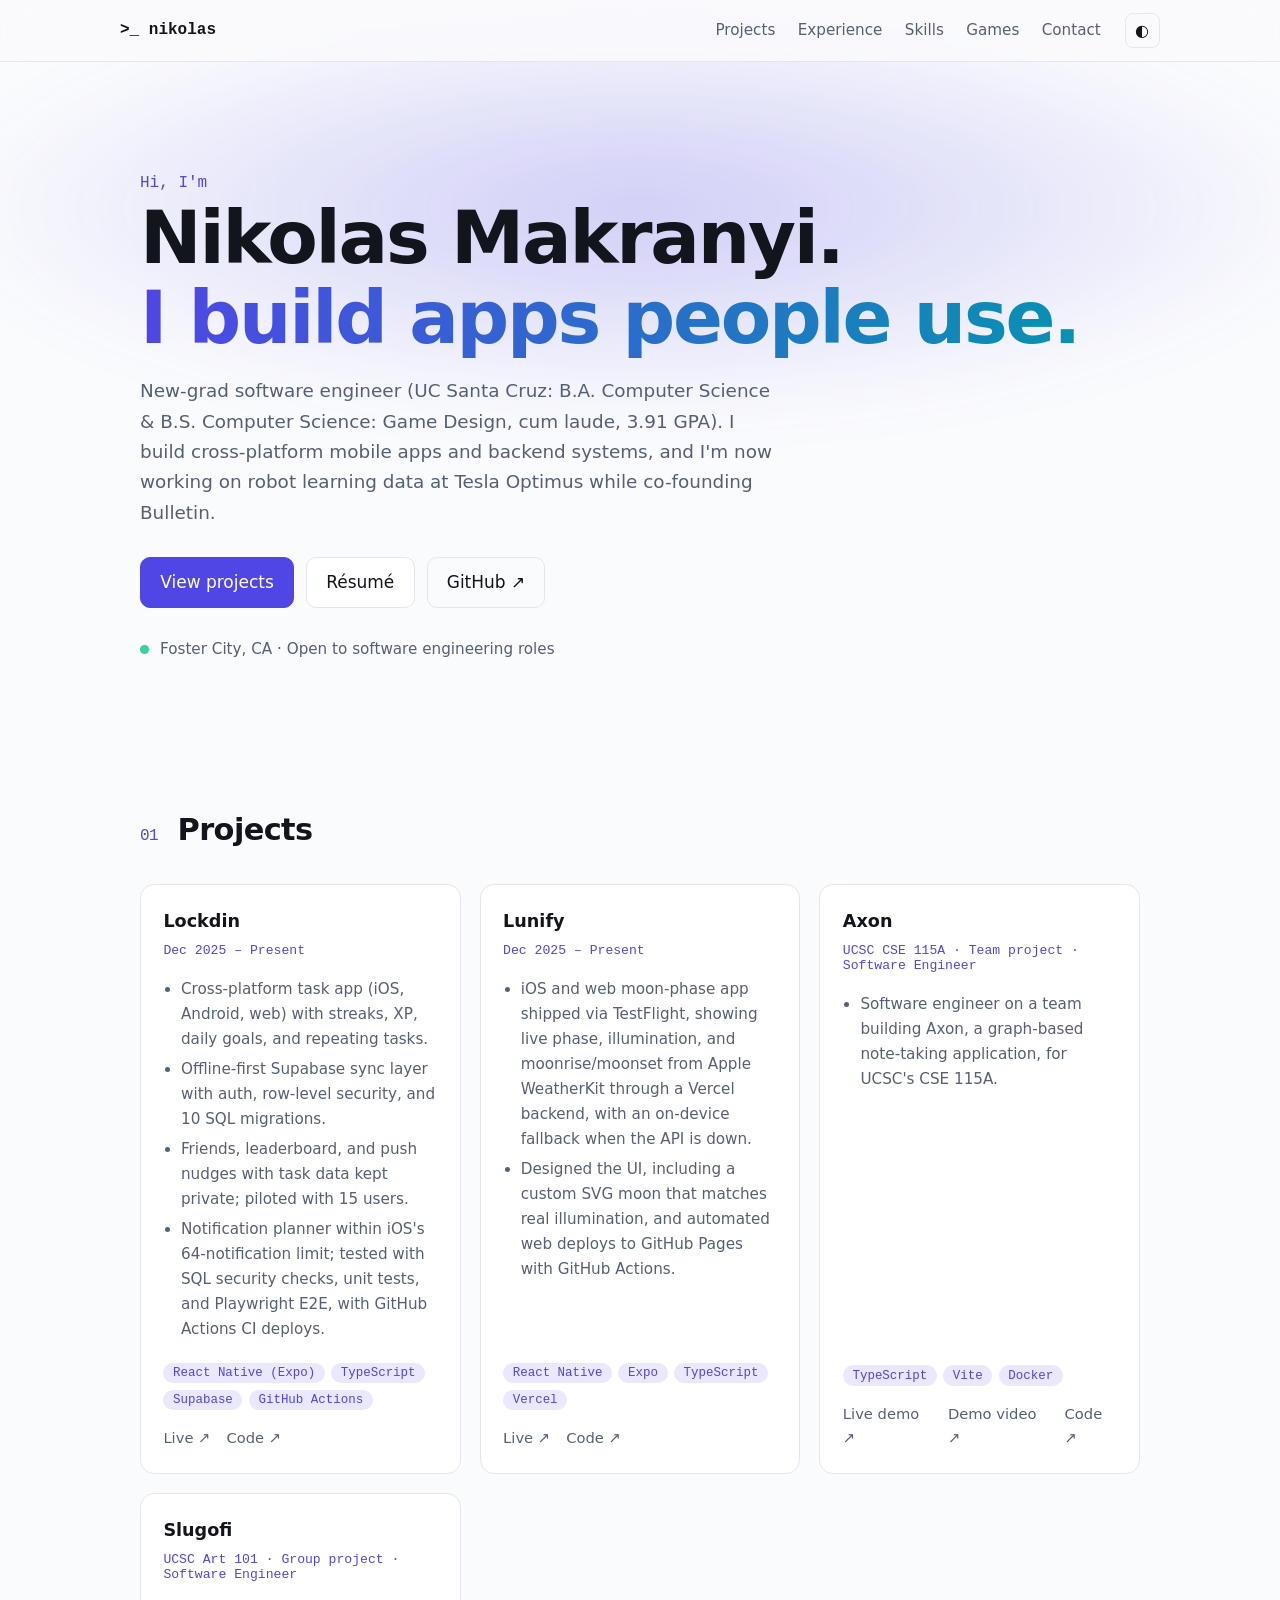
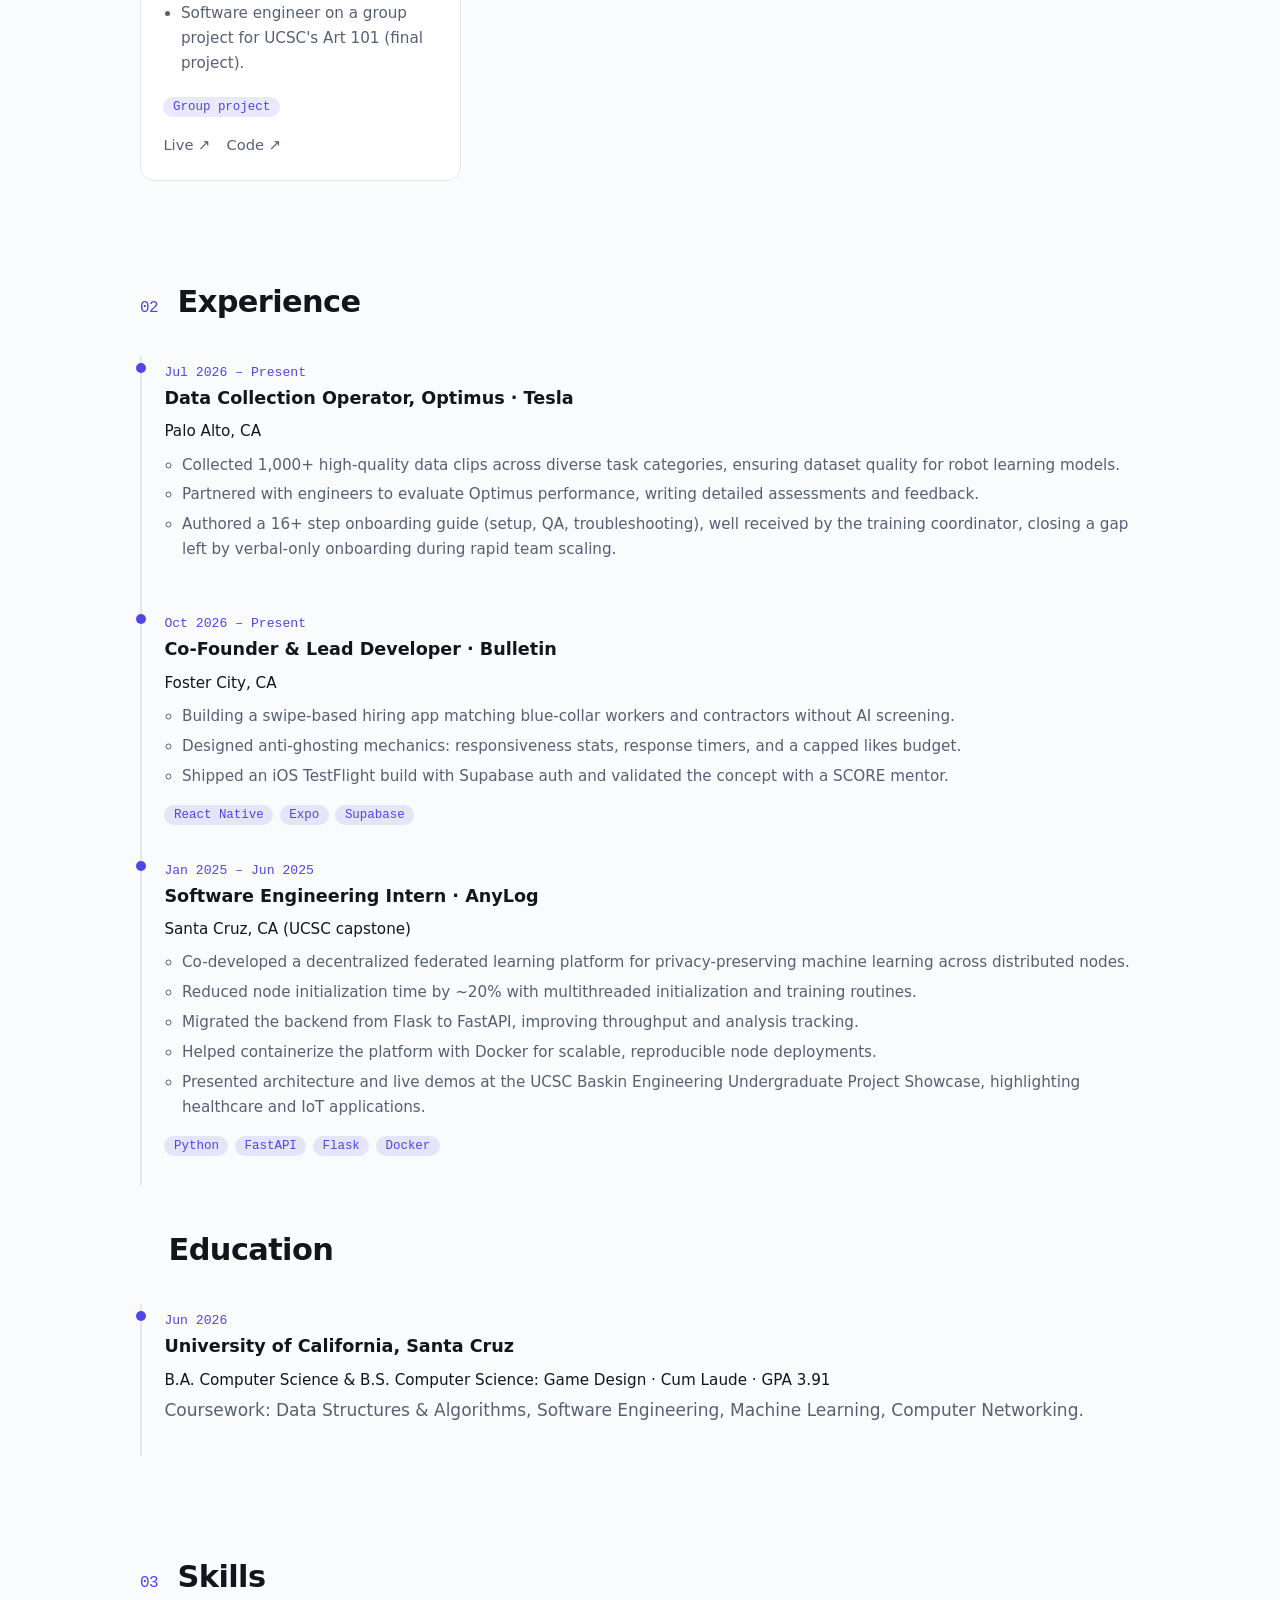
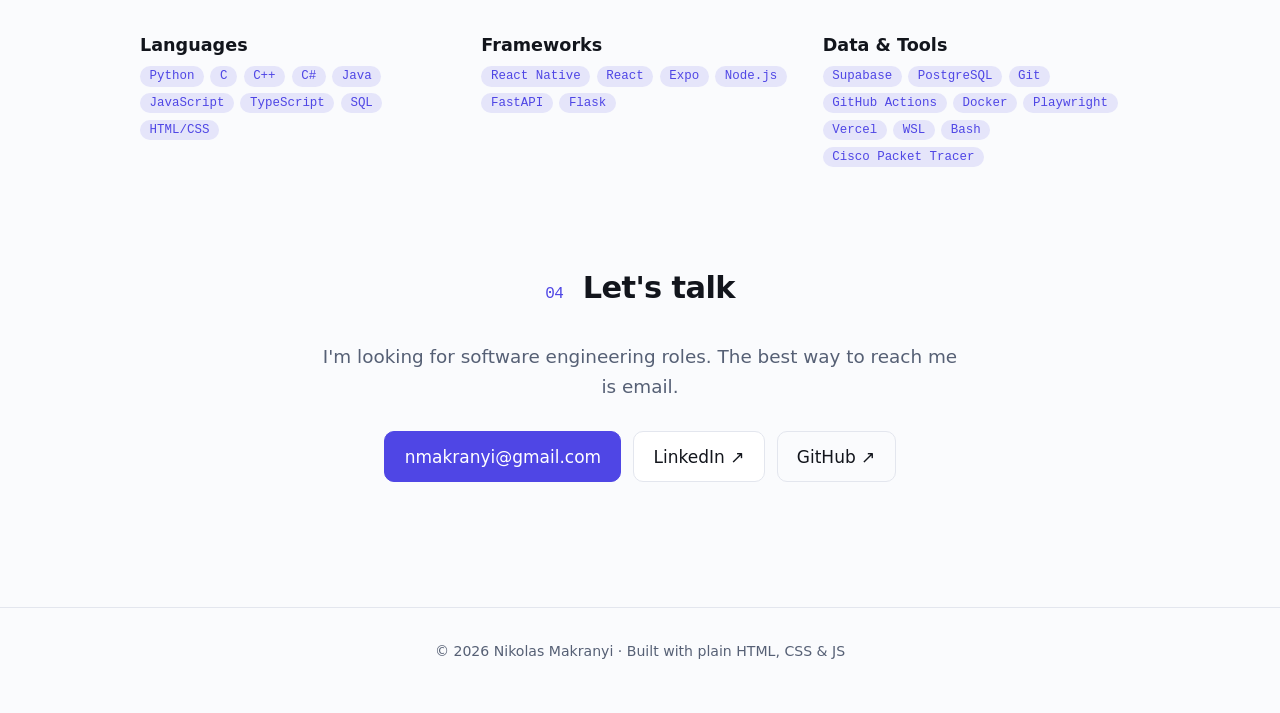
==== index.html @ a31159f9 "Specify software engineer role on Axon and Slugofi Co-Authored-By: Claude Sonnet 5.5 <noreply@anthro" ====
<!DOCTYPE html>
<html lang="en">
<head>
  <meta charset="utf-8">
  <meta name="viewport" content="width=device-width, initial-scale=1">
  <title>Nikolas Makranyi — Software Engineer</title>
  <meta name="description" content="Portfolio of Nikolas Makranyi, a new-grad software engineer building cross-platform apps and backend systems.">
  <meta property="og:title" content="Nikolas Makranyi — Software Engineer">
  <meta property="og:description" content="New-grad software engineer: projects, experience, and contact.">
  <meta name="theme-color" content="#0b0d12">
  <link rel="icon" href="data:image/svg+xml,<svg xmlns='http://www.w3.org/2000/svg' viewBox='0 0 100 100'><rect width='100' height='100' rx='22' fill='%236366f1'/><text x='50' y='68' font-size='56' text-anchor='middle' fill='white' font-family='monospace'>&gt;_</text></svg>">
  <link rel="stylesheet" href="assets/style.css">
</head>
<body>
  <a class="skip" href="#main">Skip to content</a>

  <header class="nav">
    <a class="logo" href="#top" aria-label="Home">&gt;_ nikolas</a>
    <nav aria-label="Primary">
      <a href="#projects">Projects</a>
      <a href="#experience">Experience</a>
      <a href="#skills">Skills</a>
      <a href="games.html">Games</a>
      <a href="#contact">Contact</a>
    </nav>
    <button id="theme" class="icon-btn" aria-label="Toggle theme">◐</button>
  </header>

  <main id="main">
    <section class="hero" id="top">
      <p class="eyebrow reveal">Hi, I'm</p>
      <h1 class="reveal">Nikolas Makranyi.<br><span class="grad">I build apps people use.</span></h1>
      <p class="lead reveal">
        New-grad software engineer (UC Santa Cruz: B.A. Computer Science &amp; B.S. Computer Science: Game Design, cum laude, 3.91 GPA).
        I build cross-platform mobile apps and backend systems, and I'm now working on robot learning data at Tesla Optimus
        while co-founding Bulletin.
      </p>
      <div class="cta reveal">
        <a class="btn primary" href="#projects">View projects</a>
        <a class="btn" href="assets/resume.pdf">Résumé</a>
        <a class="btn ghost" href="https://github.com/nmakranyi5" rel="noopener">GitHub ↗</a>
      </div>
      <p class="status reveal"><span class="dot"></span> Foster City, CA · Open to software engineering roles</p>
    </section>

    <section id="projects">
      <h2><span class="num">01</span> Projects</h2>
      <div class="grid">
        <article class="card reveal">
          <h3>Lockdin</h3><span class="when">Dec 2025 – Present</span>
          <ul class="bul"><li>Cross-platform task app (iOS, Android, web) with streaks, XP, daily goals, and repeating tasks.</li><li>Offline-first Supabase sync layer with auth, row-level security, and 10 SQL migrations.</li><li>Friends, leaderboard, and push nudges with task data kept private; piloted with 15 users.</li><li>Notification planner within iOS's 64-notification limit; tested with SQL security checks, unit tests, and Playwright E2E, with GitHub Actions CI deploys.</li></ul>
          <ul class="tags"><li>React Native (Expo)</li><li>TypeScript</li><li>Supabase</li><li>GitHub Actions</li></ul>
          <div class="links"><a href="https://nmakranyi5.github.io/LockdIn/" rel="noopener">Live ↗</a><a href="https://github.com/nmakranyi5/LockdIn" rel="noopener">Code ↗</a></div>
        </article>
        <article class="card reveal">
          <h3>Lunify</h3><span class="when">Dec 2025 – Present</span>
          <ul class="bul"><li>iOS and web moon-phase app shipped via TestFlight, showing live phase, illumination, and moonrise/moonset from Apple WeatherKit through a Vercel backend, with an on-device fallback when the API is down.</li><li>Designed the UI, including a custom SVG moon that matches real illumination, and automated web deploys to GitHub Pages with GitHub Actions.</li></ul>
          <ul class="tags"><li>React Native</li><li>Expo</li><li>TypeScript</li><li>Vercel</li></ul>
          <div class="links"><a href="https://nmakranyi5.github.io/Lunify/" rel="noopener">Live ↗</a><a href="https://github.com/nmakranyi5/Lunify" rel="noopener">Code ↗</a></div>
        </article>
<article class="card reveal">
          <h3>Axon</h3><span class="when">UCSC CSE 115A · Team project · Software Engineer</span>
          <ul class="bul"><li>Software engineer on a team building Axon, a graph-based note-taking application, for UCSC's CSE 115A.</li></ul>
          <ul class="tags"><li>TypeScript</li><li>Vite</li><li>Docker</li></ul>
          <div class="links"><a href="https://axon.thinkfluence.rs" rel="noopener">Live demo ↗</a><a href="https://youtu.be/JdRwhOcxzvc" rel="noopener">Demo video ↗</a><a href="https://github.com/Axon-115A/axon" rel="noopener">Code ↗</a></div>
        </article>
        <article class="card reveal">
          <h3>Slugofi</h3><span class="when">UCSC Art 101 · Group project · Software Engineer</span>
          <ul class="bul"><li>Software engineer on a group project for UCSC's Art 101 (final project).</li></ul>
          <ul class="tags"><li>Group project</li></ul>
          <div class="links"><a href="https://cypressberry.github.io/teamproject/" rel="noopener">Live ↗</a><a href="https://github.com/cypressberry/teamproject" rel="noopener">Code ↗</a></div>
        </article>
      </div>
    </section>

    <section id="experience">
      <h2><span class="num">02</span> Experience</h2>
      <ol class="timeline">
        <li class="reveal">
          <span class="when">Jul 2026 – Present</span>
          <h3>Data Collection Operator, Optimus · Tesla</h3><p class="sub">Palo Alto, CA</p>
          <ul class="bul"><li>Collected 1,000+ high-quality data clips across diverse task categories, ensuring dataset quality for robot learning models.</li><li>Partnered with engineers to evaluate Optimus performance, writing detailed assessments and feedback.</li><li>Authored a 16+ step onboarding guide (setup, QA, troubleshooting), well received by the training coordinator, closing a gap left by verbal-only onboarding during rapid team scaling.</li></ul>
        </li>
        <li class="reveal">
          <span class="when">Oct 2026 – Present</span>
          <h3>Co-Founder &amp; Lead Developer · Bulletin</h3><p class="sub">Foster City, CA</p>
          <ul class="bul"><li>Building a swipe-based hiring app matching blue-collar workers and contractors without AI screening.</li><li>Designed anti-ghosting mechanics: responsiveness stats, response timers, and a capped likes budget.</li><li>Shipped an iOS TestFlight build with Supabase auth and validated the concept with a SCORE mentor.</li></ul><ul class="tags"><li>React Native</li><li>Expo</li><li>Supabase</li></ul>
        </li>
        <li class="reveal">
          <span class="when">Jan 2025 – Jun 2025</span>
          <h3>Software Engineering Intern · AnyLog</h3><p class="sub">Santa Cruz, CA (UCSC capstone)</p>
          <ul class="bul"><li>Co-developed a decentralized federated learning platform for privacy-preserving machine learning across distributed nodes.</li><li>Reduced node initialization time by ~20% with multithreaded initialization and training routines.</li><li>Migrated the backend from Flask to FastAPI, improving throughput and analysis tracking.</li><li>Helped containerize the platform with Docker for scalable, reproducible node deployments.</li><li>Presented architecture and live demos at the UCSC Baskin Engineering Undergraduate Project Showcase, highlighting healthcare and IoT applications.</li></ul><ul class="tags"><li>Python</li><li>FastAPI</li><li>Flask</li><li>Docker</li></ul>
        </li>
      </ol>
      <h2 class="sub-h"><span class="num">&nbsp;</span> Education</h2>
      <ol class="timeline">
        <li class="reveal">
          <span class="when">Jun 2026</span>
          <h3>University of California, Santa Cruz</h3>
          <p class="sub">B.A. Computer Science &amp; B.S. Computer Science: Game Design · Cum Laude · GPA 3.91</p>
          <p>Coursework: Data Structures &amp; Algorithms, Software Engineering, Machine Learning, Computer Networking.</p>
        </li>
      </ol>
    </section>

    <section id="skills">
      <h2><span class="num">03</span> Skills</h2>
      <div class="skills">
        <div class="reveal"><h3>Languages</h3><ul class="tags"><li>Python</li><li>C</li><li>C++</li><li>C#</li><li>Java</li><li>JavaScript</li><li>TypeScript</li><li>SQL</li><li>HTML/CSS</li></ul></div>
        <div class="reveal"><h3>Frameworks</h3><ul class="tags"><li>React Native</li><li>React</li><li>Expo</li><li>Node.js</li><li>FastAPI</li><li>Flask</li></ul></div>
        <div class="reveal"><h3>Data &amp; Tools</h3><ul class="tags"><li>Supabase</li><li>PostgreSQL</li><li>Git</li><li>GitHub Actions</li><li>Docker</li><li>Playwright</li><li>Vercel</li><li>WSL</li><li>Bash</li><li>Cisco Packet Tracer</li></ul></div>
      </div>
    </section>

    <section id="contact" class="contact">
      <h2><span class="num">04</span> Let's talk</h2>
      <p class="lead">I'm looking for software engineering roles. The best way to reach me is email.</p>
      <div class="cta">
        <a class="btn primary" href="mailto:nmakranyi@gmail.com">nmakranyi@gmail.com</a>
        <a class="btn" href="https://www.linkedin.com/in/nikolas-makranyi-8102b2261/" rel="noopener">LinkedIn ↗</a>
        <a class="btn ghost" href="https://github.com/nmakranyi5" rel="noopener">GitHub ↗</a>
      </div>
    </section>
  </main>

  <footer>© <span id="year"></span> Nikolas Makranyi · Built with plain HTML, CSS &amp; JS</footer>
  <script src="assets/main.js"></script>
</body>
</html>
---- assets/style.css ----
:root{--bg:#0b0d12;--surface:#12151c;--border:#222735;--text:#e8eaf0;--muted:#9aa3b5;--accent:#818cf8;--accent2:#22d3ee;--max:1040px}
:root[data-theme="light"]{--bg:#fafbfd;--surface:#fff;--border:#e3e6ee;--text:#12151c;--muted:#566075;--accent:#4f46e5;--accent2:#0891b2}
@media (prefers-color-scheme:light){:root:not([data-theme="dark"]){--bg:#fafbfd;--surface:#fff;--border:#e3e6ee;--text:#12151c;--muted:#566075;--accent:#4f46e5;--accent2:#0891b2}}
*{box-sizing:border-box}html{scroll-behavior:smooth;scroll-padding-top:5rem}
body{margin:0;background:var(--bg);color:var(--text);font:17px/1.65 system-ui,-apple-system,"Segoe UI",Roboto,sans-serif;-webkit-font-smoothing:antialiased}
a{color:inherit}
.skip{position:absolute;left:-999px;top:0;background:var(--accent);color:#fff;padding:.5rem 1rem;z-index:100}.skip:focus{left:0}
:focus-visible{outline:2px solid var(--accent);outline-offset:3px;border-radius:4px}
.nav{position:sticky;top:0;z-index:10;display:flex;align-items:center;gap:1.5rem;padding:.8rem max(1rem,calc((100% - var(--max))/2));background:color-mix(in srgb,var(--bg) 80%,transparent);backdrop-filter:blur(12px);border-bottom:1px solid var(--border)}
.logo{font:600 1rem ui-monospace,SFMono-Regular,Menlo,monospace;text-decoration:none;margin-right:auto}
.nav nav{display:flex;gap:1.4rem}.nav nav a{color:var(--muted);text-decoration:none;font-size:.95rem}.nav nav a:hover{color:var(--text)}
.icon-btn{background:none;border:1px solid var(--border);color:var(--text);border-radius:8px;width:2.2rem;height:2.2rem;cursor:pointer;font-size:1rem}
main,footer{max-width:var(--max);margin:0 auto;padding:0 1.25rem}
section{padding:5rem 0 1rem}
.hero{padding-top:7rem;padding-bottom:3rem;position:relative}
.hero::before{content:"";position:absolute;inset:-4rem -20% auto;height:420px;background:radial-gradient(closest-side,color-mix(in srgb,var(--accent) 25%,transparent),transparent);z-index:-1;filter:blur(30px)}
.eyebrow{font:500 1rem ui-monospace,Menlo,monospace;color:var(--accent);margin:0}
h1{font-size:clamp(2.4rem,7vw,4.6rem);line-height:1.08;margin:.4rem 0 1.2rem;letter-spacing:-.03em}
.grad{background:linear-gradient(90deg,var(--accent),var(--accent2));-webkit-background-clip:text;background-clip:text;color:transparent}
.lead{color:var(--muted);font-size:1.15rem;max-width:40rem}
h2{font-size:1.9rem;letter-spacing:-.02em;margin:0 0 1.8rem}.num{font:500 1rem ui-monospace,Menlo,monospace;color:var(--accent);margin-right:.6rem}
h3{margin:0 0 .4rem;font-size:1.1rem}
.cta{display:flex;flex-wrap:wrap;gap:.75rem;margin:1.8rem 0}
.btn{display:inline-block;padding:.65rem 1.2rem;border-radius:10px;border:1px solid var(--border);background:var(--surface);text-decoration:none;font-weight:500;transition:transform .15s,border-color .15s}
.btn:hover{transform:translateY(-2px);border-color:var(--accent)}
.btn.primary{background:var(--accent);border-color:var(--accent);color:#fff}.btn.ghost{background:none}
.status{color:var(--muted);font-size:.95rem}.dot{display:inline-block;width:.55rem;height:.55rem;border-radius:50%;background:#34d399;margin-right:.4rem;box-shadow:0 0 0 0 #34d39988;animation:pulse 2s infinite}
@keyframes pulse{70%{box-shadow:0 0 0 8px #0000}100%{box-shadow:0 0 0 0 #0000}}
.grid{display:grid;grid-template-columns:repeat(auto-fit,minmax(285px,1fr));gap:1.2rem}
.card{background:var(--surface);border:1px solid var(--border);border-radius:14px;padding:1.4rem;display:flex;flex-direction:column;transition:transform .2s,border-color .2s}
.card:hover{transform:translateY(-4px);border-color:var(--accent)}
.card p{color:var(--muted);margin:.2rem 0 1rem;flex:1}
.tags{list-style:none;display:flex;flex-wrap:wrap;gap:.4rem;padding:0;margin:0}
.tags li{font:500 .78rem ui-monospace,Menlo,monospace;padding:.2rem .6rem;border-radius:999px;background:color-mix(in srgb,var(--accent) 12%,transparent);color:var(--accent)}
.links{display:flex;gap:1rem;margin-top:1rem;font-size:.92rem}.links a{color:var(--muted);text-decoration:none}.links a:hover{color:var(--accent)}
.timeline{list-style:none;margin:0;padding:0 0 0 1.4rem;border-left:2px solid var(--border)}
.timeline>li{position:relative;padding-bottom:1.8rem}.timeline>li::before{content:"";position:absolute;left:calc(-1.4rem - 6px);top:.45rem;width:10px;height:10px;border-radius:50%;background:var(--accent)}
.when{font:.82rem ui-monospace,Menlo,monospace;color:var(--accent)}.timeline p{color:var(--muted);margin:.2rem 0}
.skills{display:grid;grid-template-columns:repeat(auto-fit,minmax(240px,1fr));gap:1.5rem}
.contact{text-align:center;padding-bottom:3rem}.contact .lead{margin:0 auto}.contact .cta{justify-content:center}
footer{padding-top:2rem;padding-bottom:2.5rem;color:var(--muted);font-size:.88rem;border-top:1px solid var(--border);margin-top:3rem;text-align:center;max-width:none}
.reveal{opacity:0;transform:translateY(14px);transition:opacity .6s,transform .6s}.reveal.in{opacity:1;transform:none}
@media (max-width:600px){.nav nav{display:none}section{padding-top:3.5rem}.hero{padding-top:4.5rem}}
@media (prefers-reduced-motion:reduce){*{animation:none!important;transition:none!important;scroll-behavior:auto}.reveal{opacity:1;transform:none}}
.bul{margin:.5rem 0 1rem;padding-left:1.1rem;color:var(--muted);font-size:.95rem}.bul li{margin:.3rem 0}
.card .when{margin-bottom:.4rem}.card .bul{flex:1}
.sub{color:var(--text)!important;font-size:.95rem;margin:0 0 .2rem}
.timeline .tags{margin-top:.2rem}
.sub-h{margin-top:2.5rem}
.nav nav a[aria-current]{color:var(--text)}
.card.feat{border-color:var(--accent)}@media (min-width:900px){.card.feat{grid-column:1/-1}}
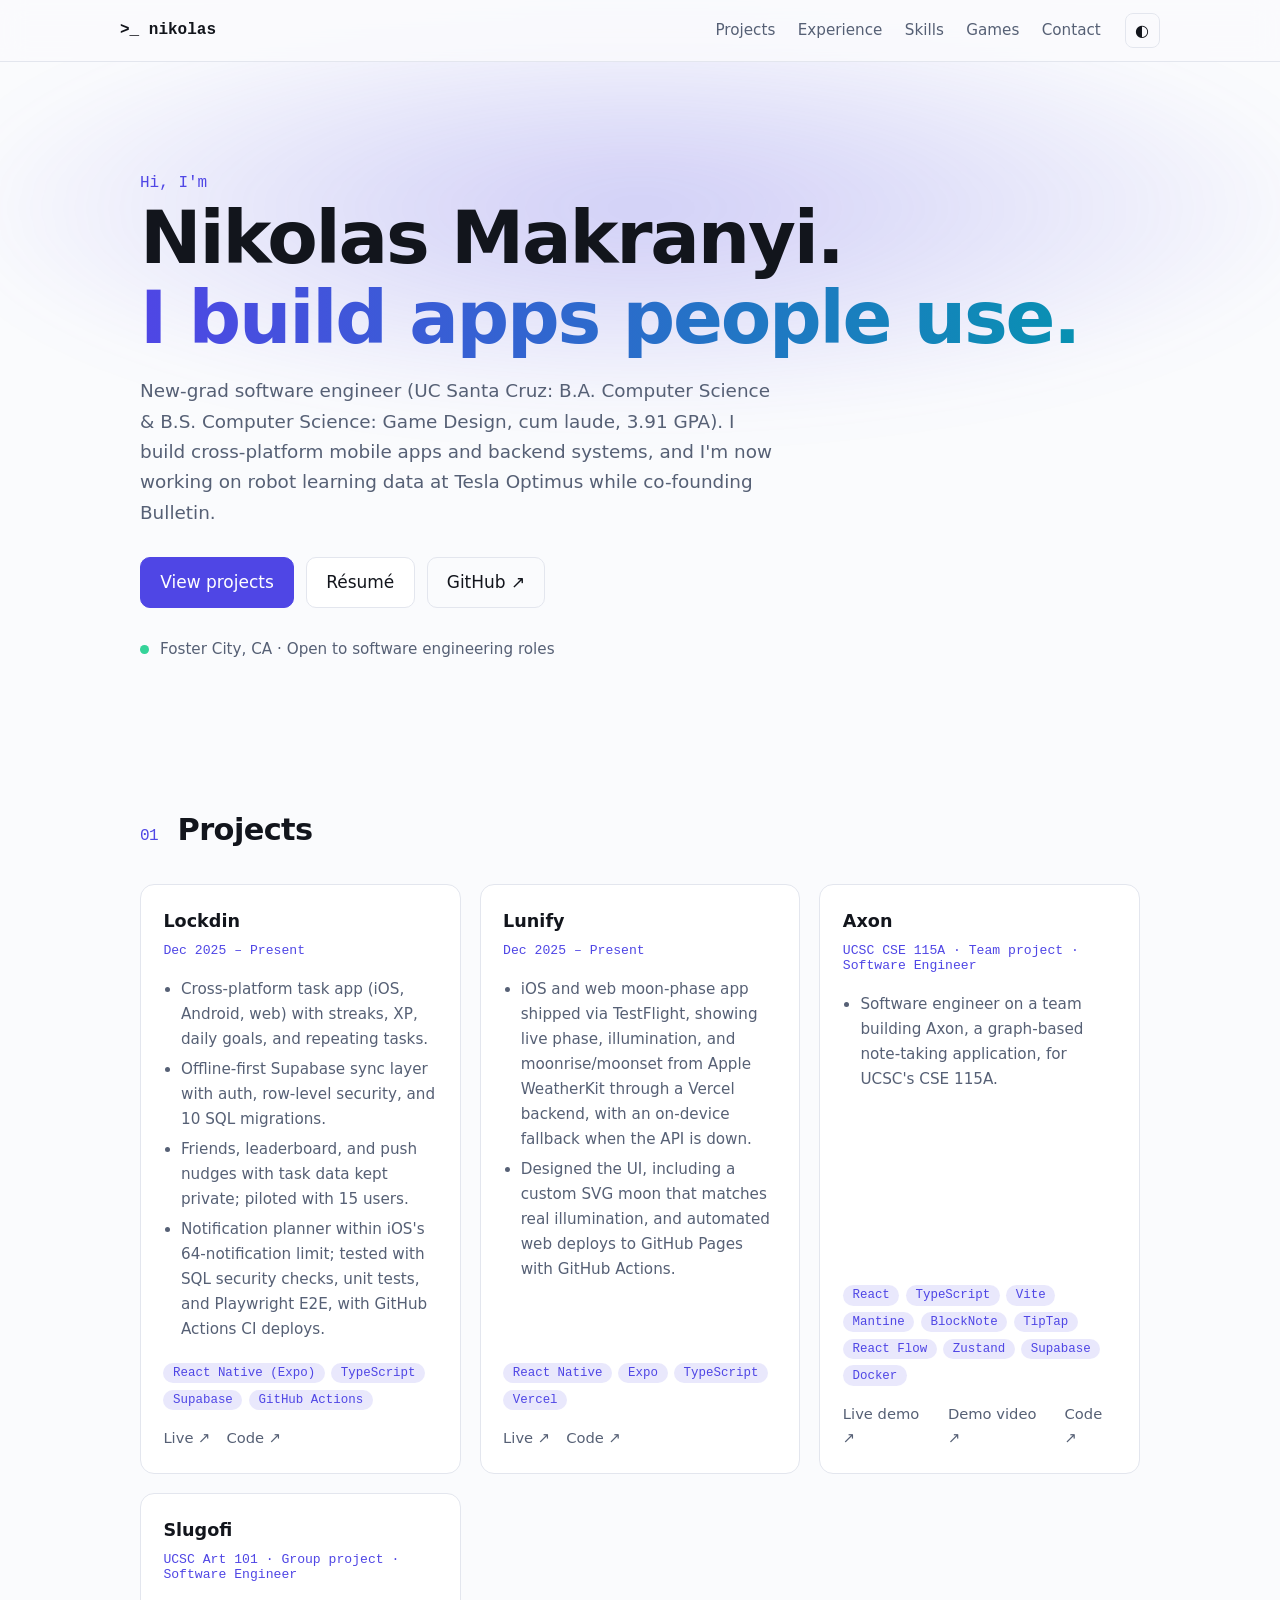
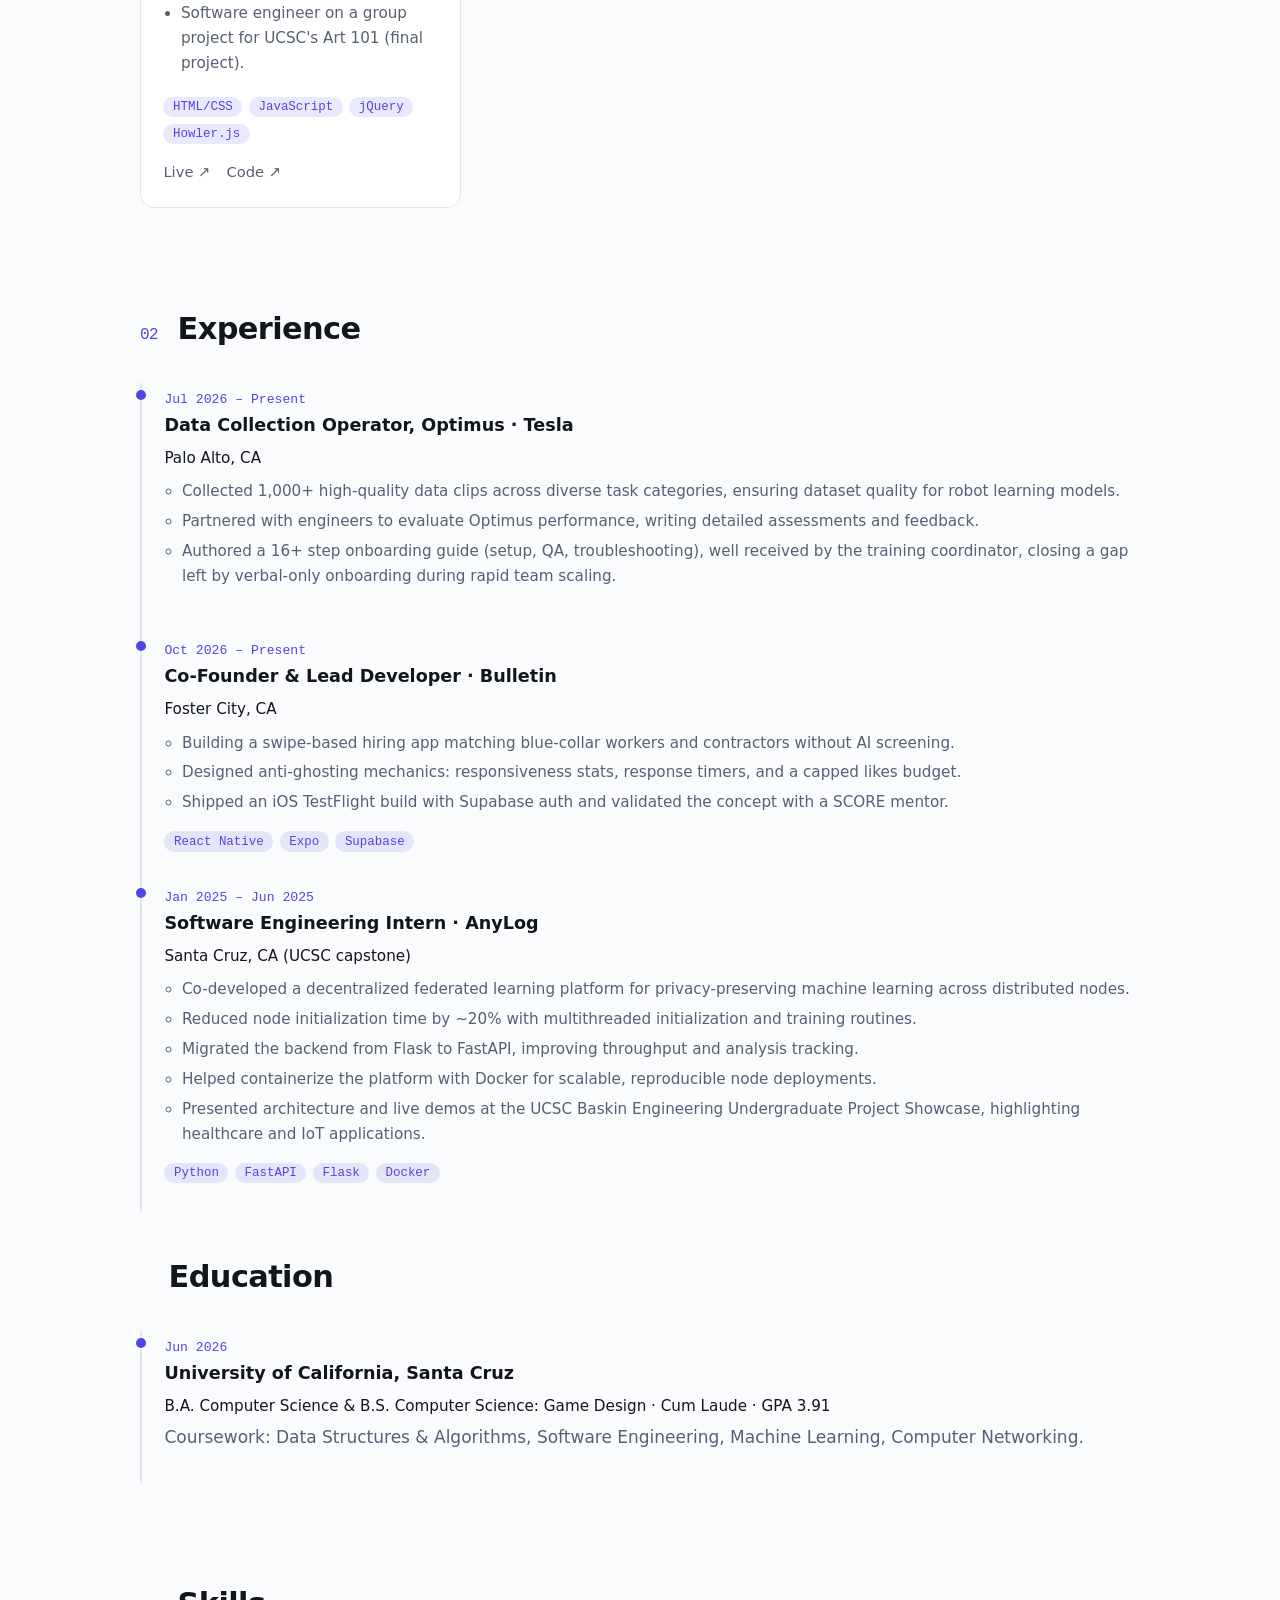
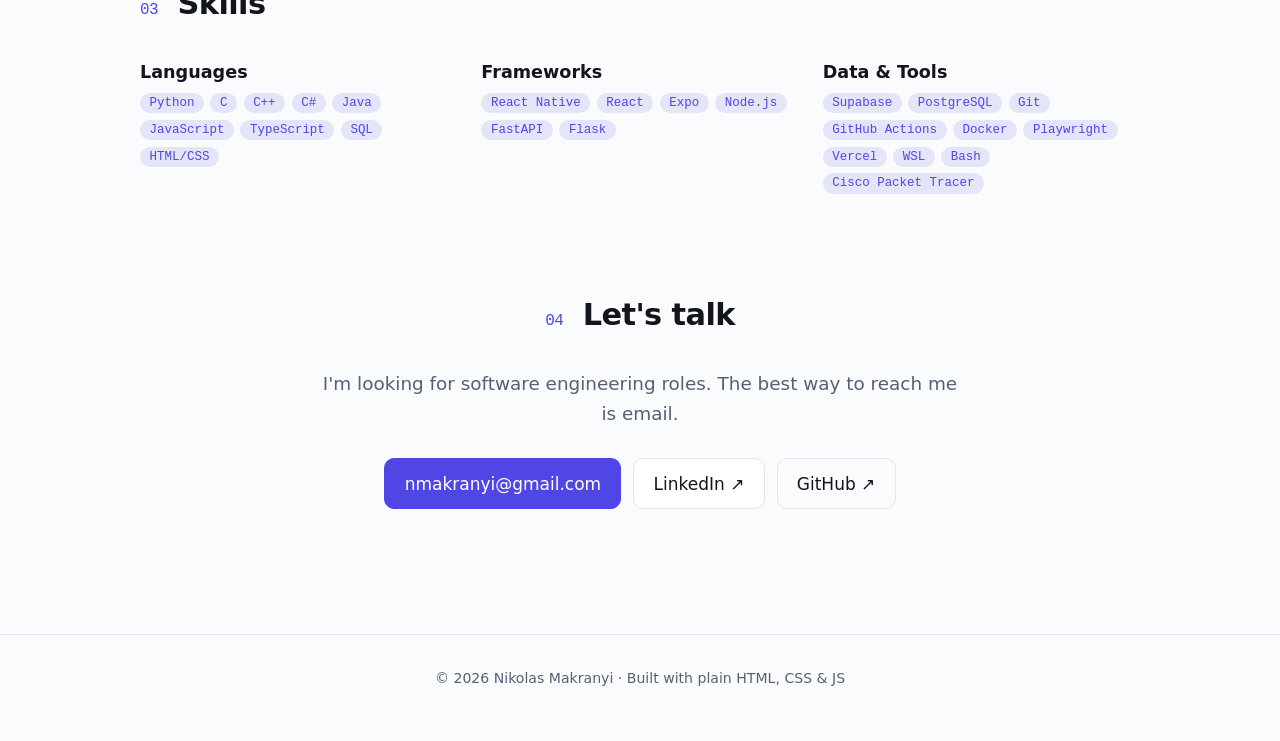
==== commit 35f5bbec: "Add stacks for Axon and Slugofi from their repos Co-Authored-By: Claude Sonnet 5.5 <noreply@anthropi" ====
--- a/index.html
+++ b/index.html
@@ -61,13 +61,13 @@
 <article class="card reveal">
           <h3>Axon</h3><span class="when">UCSC CSE 115A · Team project · Software Engineer</span>
           <ul class="bul"><li>Software engineer on a team building Axon, a graph-based note-taking application, for UCSC's CSE 115A.</li></ul>
-          <ul class="tags"><li>TypeScript</li><li>Vite</li><li>Docker</li></ul>
+          <ul class="tags"><li>React</li><li>TypeScript</li><li>Vite</li><li>Mantine</li><li>BlockNote</li><li>TipTap</li><li>React Flow</li><li>Zustand</li><li>Supabase</li><li>Docker</li></ul>
           <div class="links"><a href="https://axon.thinkfluence.rs" rel="noopener">Live demo ↗</a><a href="https://youtu.be/JdRwhOcxzvc" rel="noopener">Demo video ↗</a><a href="https://github.com/Axon-115A/axon" rel="noopener">Code ↗</a></div>
         </article>
         <article class="card reveal">
           <h3>Slugofi</h3><span class="when">UCSC Art 101 · Group project · Software Engineer</span>
           <ul class="bul"><li>Software engineer on a group project for UCSC's Art 101 (final project).</li></ul>
-          <ul class="tags"><li>Group project</li></ul>
+          <ul class="tags"><li>HTML/CSS</li><li>JavaScript</li><li>jQuery</li><li>Howler.js</li></ul>
           <div class="links"><a href="https://cypressberry.github.io/teamproject/" rel="noopener">Live ↗</a><a href="https://github.com/cypressberry/teamproject" rel="noopener">Code ↗</a></div>
         </article>
       </div>
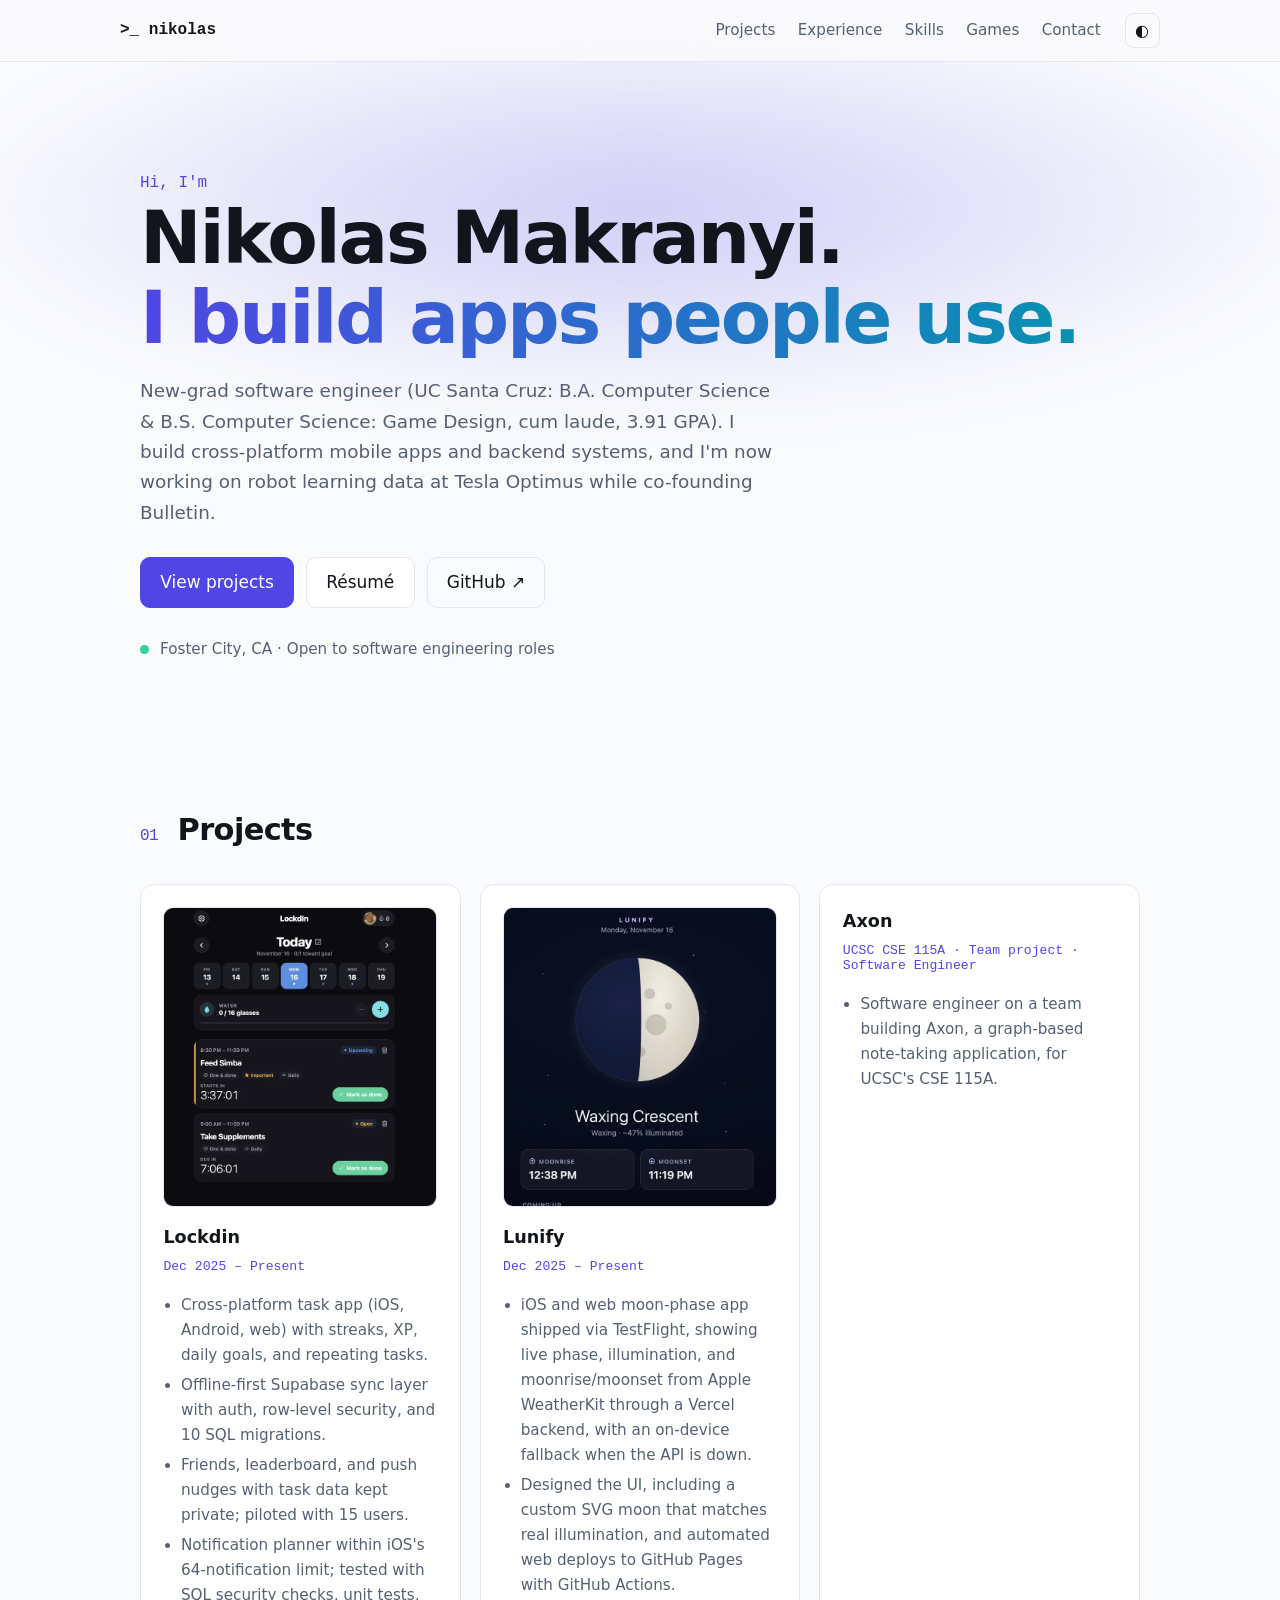
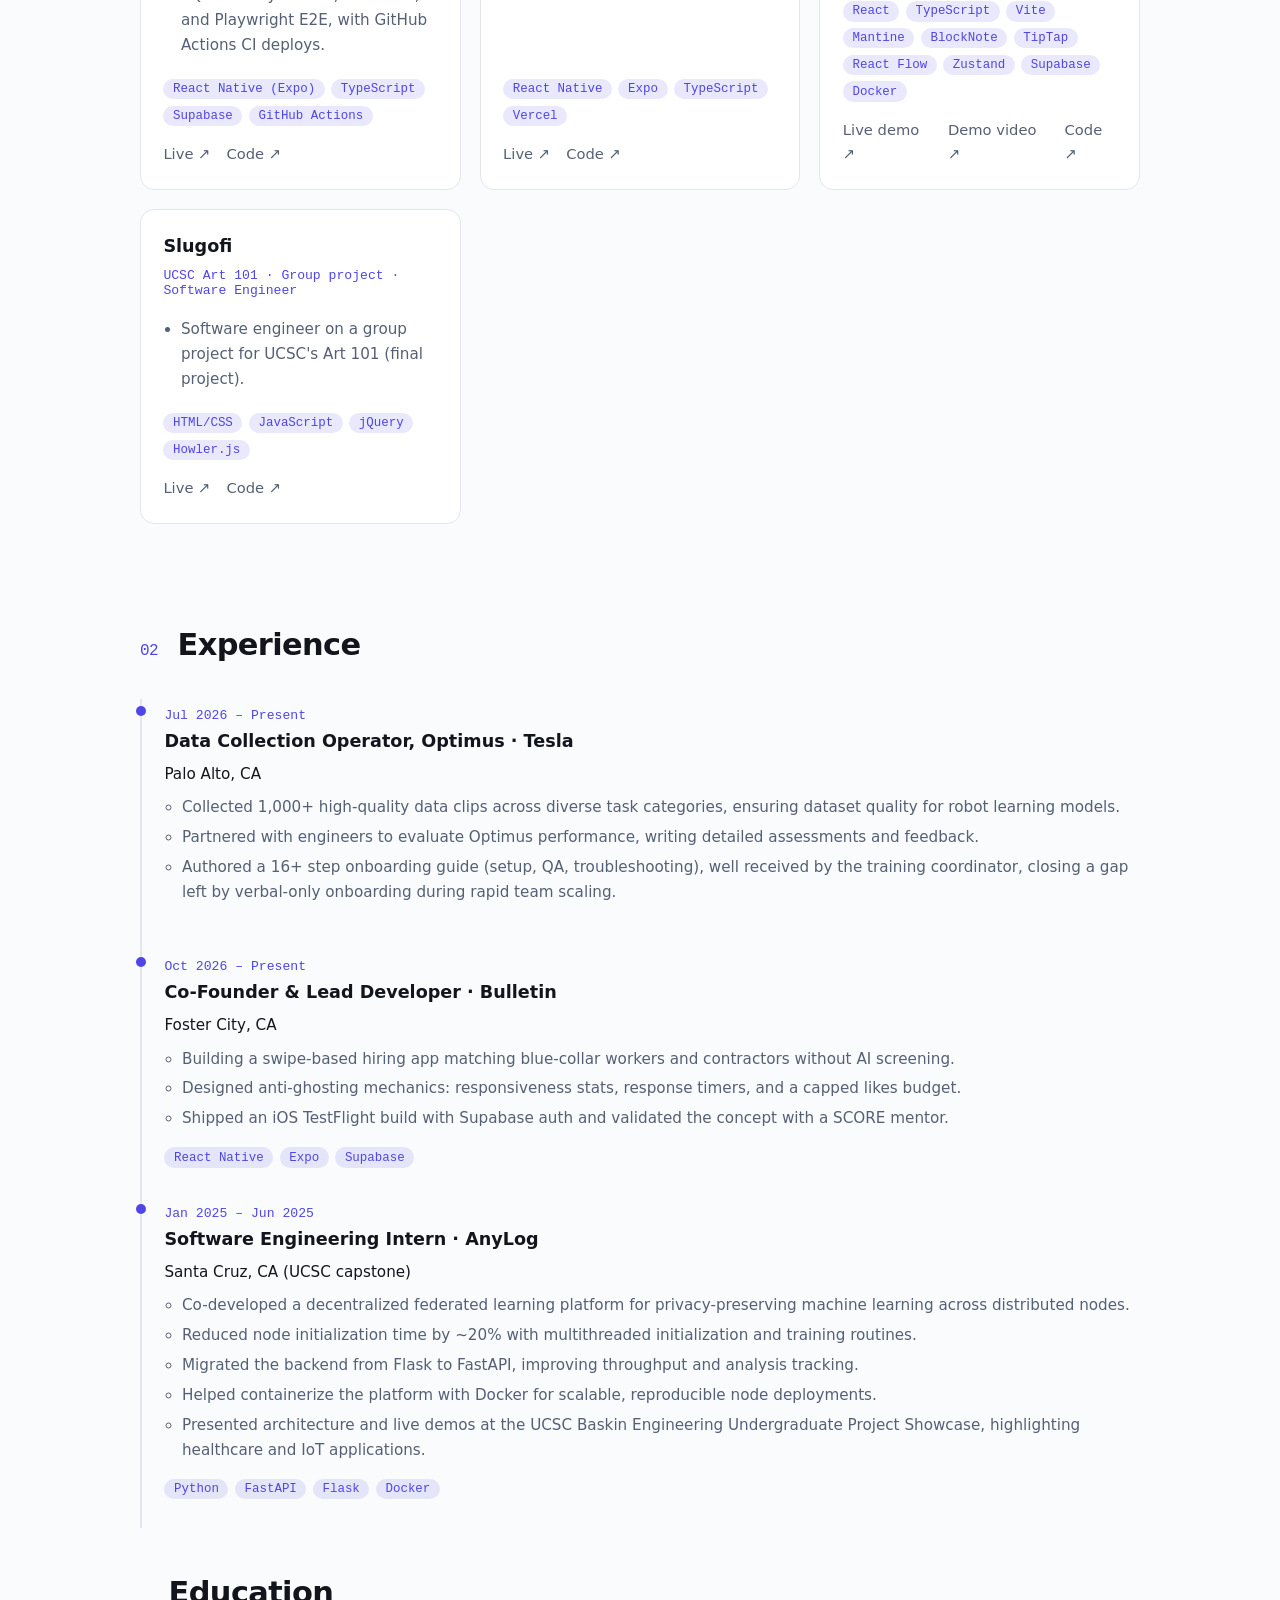
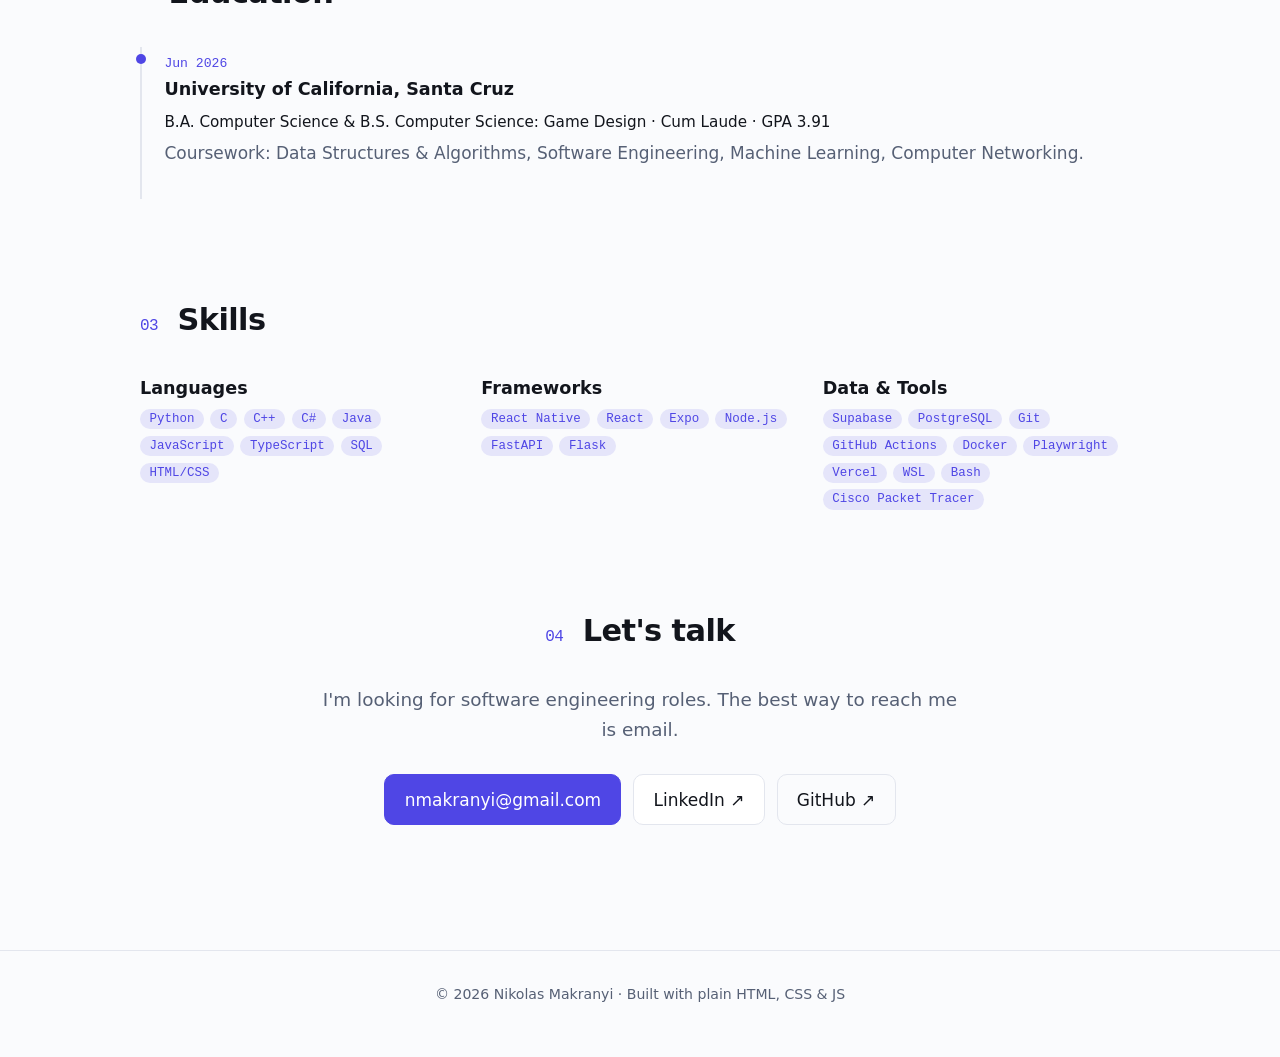
==== commit b492f277: "Add Lockdin and Lunify screenshots to project cards Co-Authored-By: Claude Sonnet 5.5 <noreply@anthr" ====
--- a/index.html
+++ b/index.html
@@ -47,12 +47,14 @@
       <h2><span class="num">01</span> Projects</h2>
       <div class="grid">
         <article class="card reveal">
+          <img class="shot" src="assets/lockdin.webp" alt="Lockdin app screenshot: today's tasks with a weekly calendar strip, a water tracker, and task cards with countdown timers" width="720" height="875" loading="lazy">
           <h3>Lockdin</h3><span class="when">Dec 2025 – Present</span>
           <ul class="bul"><li>Cross-platform task app (iOS, Android, web) with streaks, XP, daily goals, and repeating tasks.</li><li>Offline-first Supabase sync layer with auth, row-level security, and 10 SQL migrations.</li><li>Friends, leaderboard, and push nudges with task data kept private; piloted with 15 users.</li><li>Notification planner within iOS's 64-notification limit; tested with SQL security checks, unit tests, and Playwright E2E, with GitHub Actions CI deploys.</li></ul>
           <ul class="tags"><li>React Native (Expo)</li><li>TypeScript</li><li>Supabase</li><li>GitHub Actions</li></ul>
           <div class="links"><a href="https://nmakranyi5.github.io/LockdIn/" rel="noopener">Live ↗</a><a href="https://github.com/nmakranyi5/LockdIn" rel="noopener">Code ↗</a></div>
         </article>
         <article class="card reveal">
+          <img class="shot" src="assets/lunify.webp" alt="Lunify app screenshot: a waxing crescent moon at about 47% illumination with moonrise, moonset, and upcoming moon phases" width="720" height="1172" loading="lazy">
           <h3>Lunify</h3><span class="when">Dec 2025 – Present</span>
           <ul class="bul"><li>iOS and web moon-phase app shipped via TestFlight, showing live phase, illumination, and moonrise/moonset from Apple WeatherKit through a Vercel backend, with an on-device fallback when the API is down.</li><li>Designed the UI, including a custom SVG moon that matches real illumination, and automated web deploys to GitHub Pages with GitHub Actions.</li></ul>
           <ul class="tags"><li>React Native</li><li>Expo</li><li>TypeScript</li><li>Vercel</li></ul>
--- a/assets/style.css
+++ b/assets/style.css
@@ -49,3 +49,4 @@
 .sub-h{margin-top:2.5rem}
 .nav nav a[aria-current]{color:var(--text)}
 .card.feat{border-color:var(--accent)}@media (min-width:900px){.card.feat{grid-column:1/-1}}
+.shot{width:100%;height:300px;object-fit:cover;object-position:top;border-radius:10px;border:1px solid var(--border);margin-bottom:1rem;background:var(--bg)}
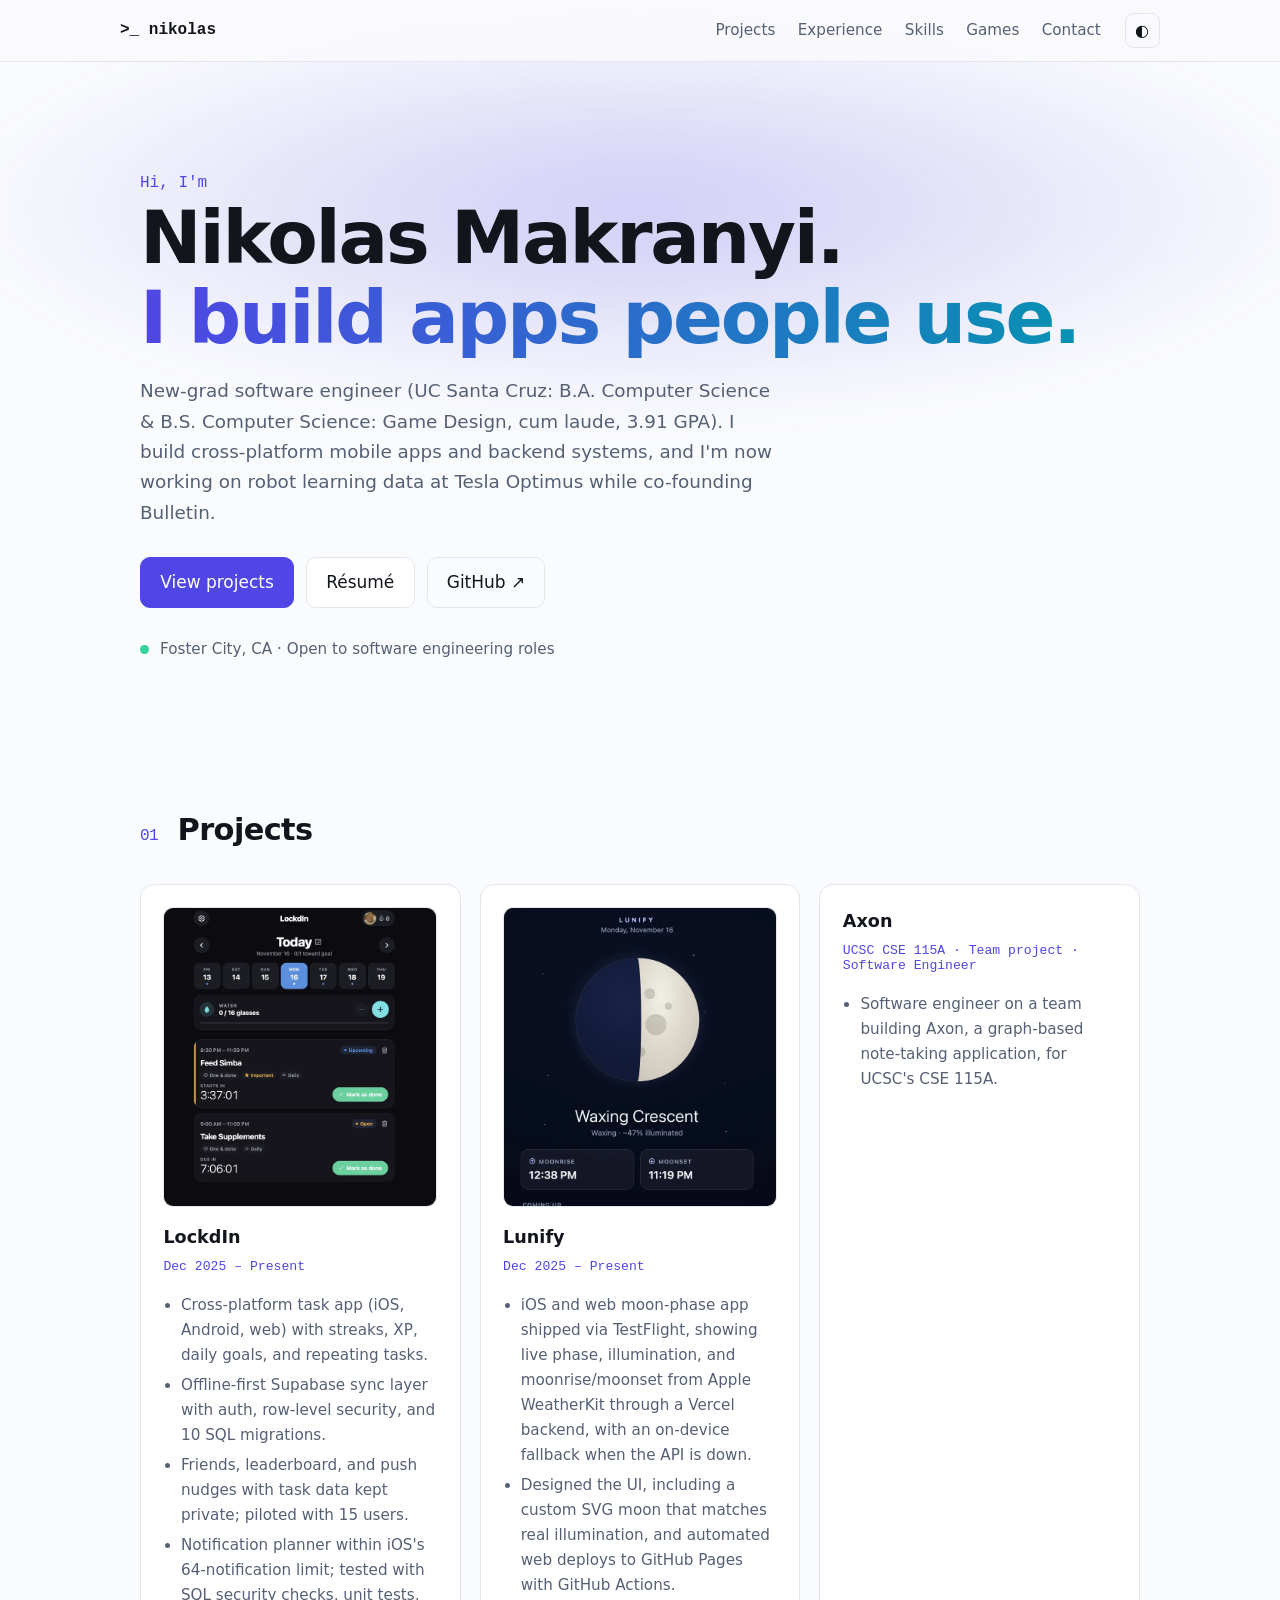
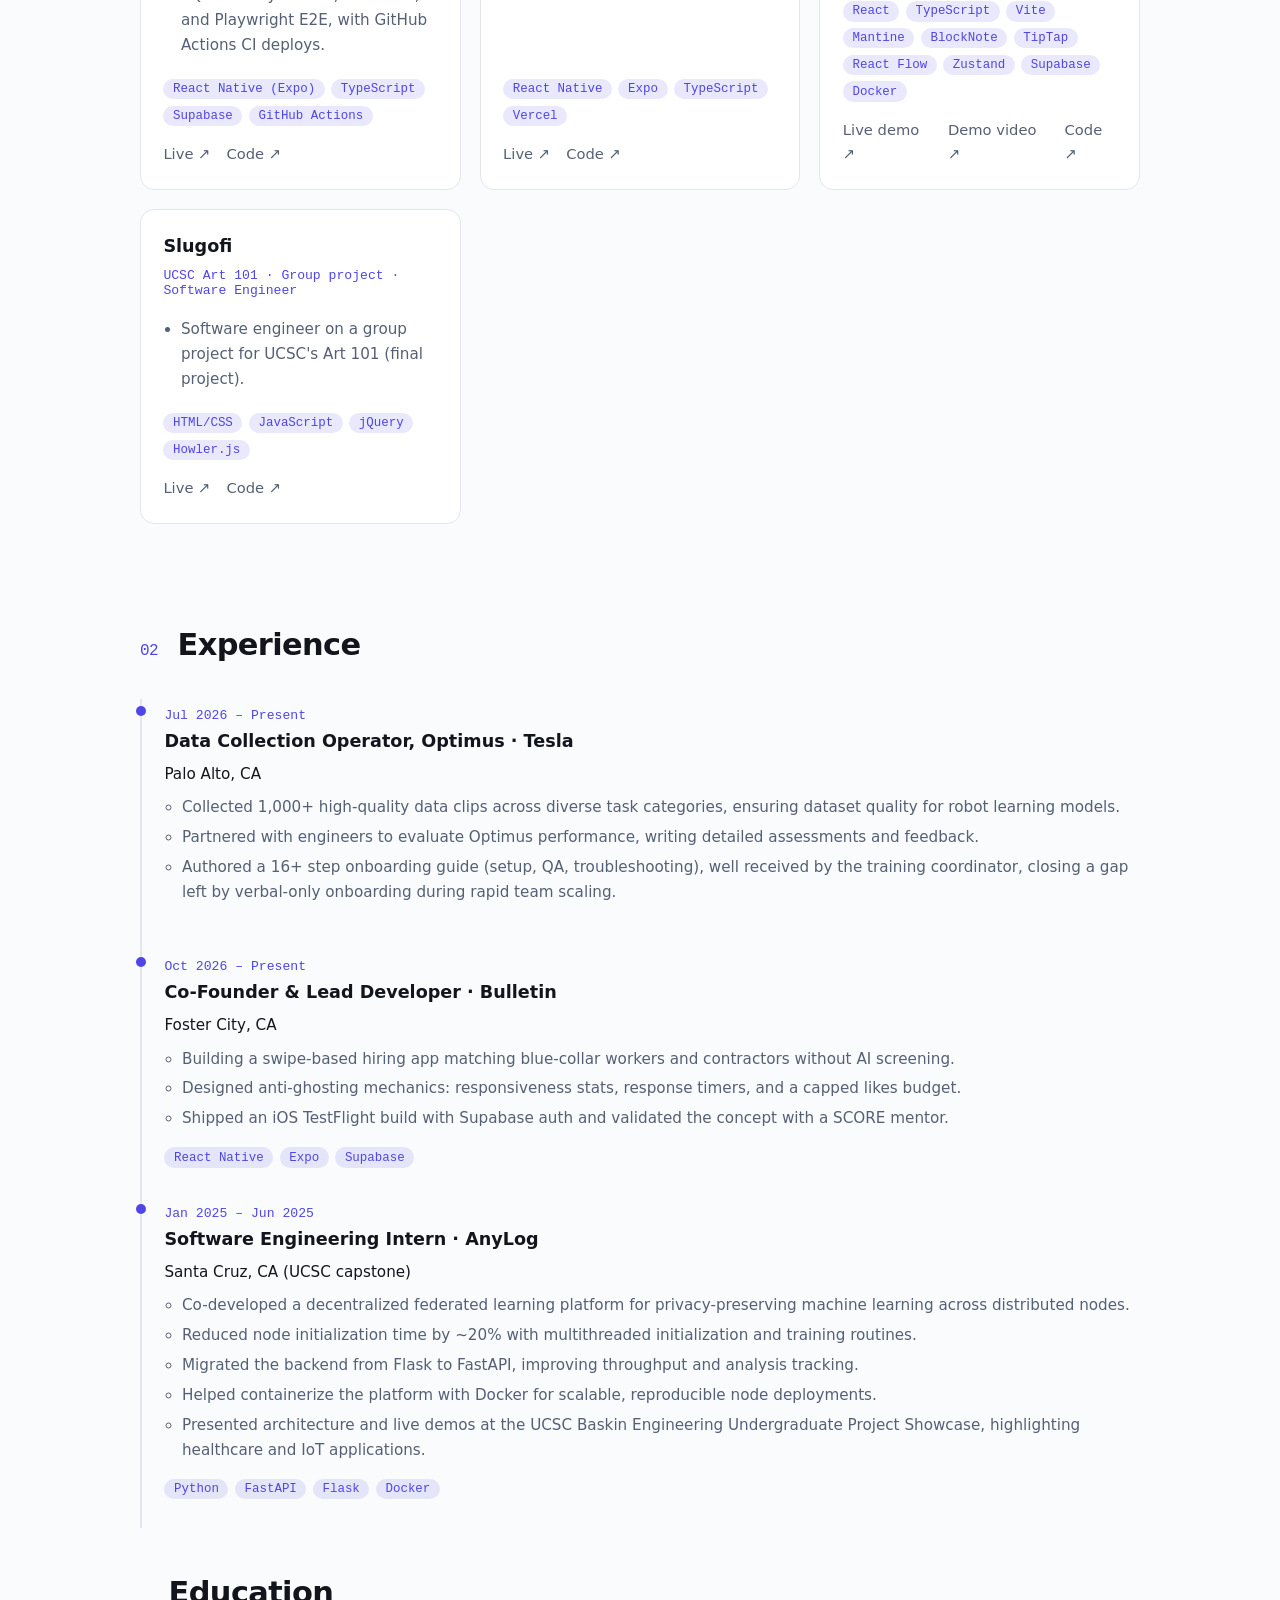
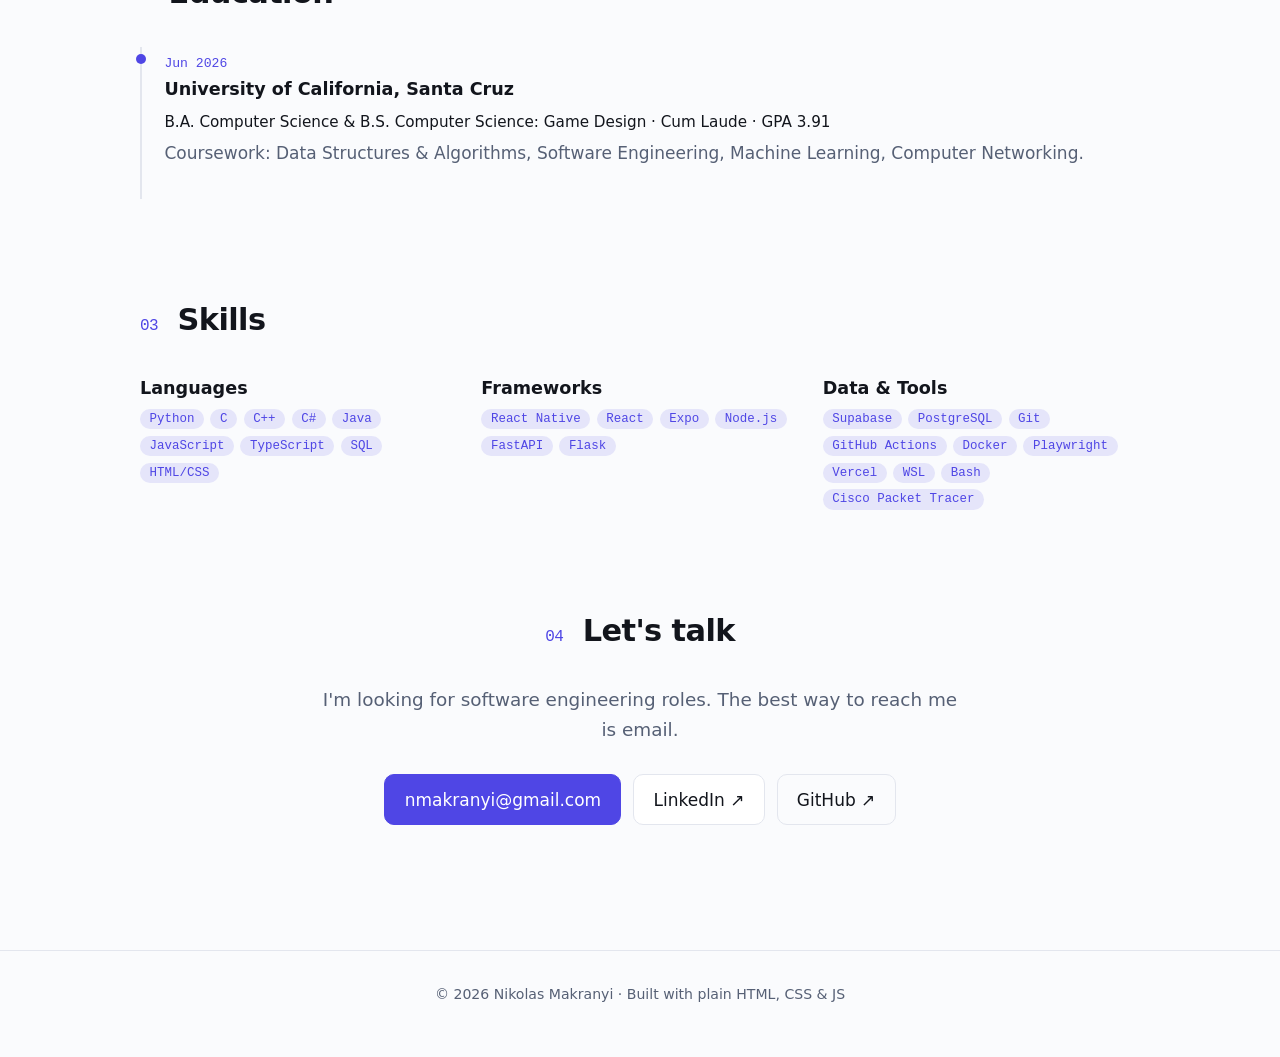
==== commit 2a9197c2: "Update index.html" ====
--- a/index.html
+++ b/index.html
@@ -47,8 +47,8 @@
       <h2><span class="num">01</span> Projects</h2>
       <div class="grid">
         <article class="card reveal">
-          <img class="shot" src="assets/lockdin.webp" alt="Lockdin app screenshot: today's tasks with a weekly calendar strip, a water tracker, and task cards with countdown timers" width="720" height="875" loading="lazy">
-          <h3>Lockdin</h3><span class="when">Dec 2025 – Present</span>
+          <img class="shot" src="assets/lockdin.webp" alt="LockdIn app screenshot: today's tasks with a weekly calendar strip, a water tracker, and task cards with countdown timers" width="720" height="875" loading="lazy">
+          <h3>LockdIn</h3><span class="when">Dec 2025 – Present</span>
           <ul class="bul"><li>Cross-platform task app (iOS, Android, web) with streaks, XP, daily goals, and repeating tasks.</li><li>Offline-first Supabase sync layer with auth, row-level security, and 10 SQL migrations.</li><li>Friends, leaderboard, and push nudges with task data kept private; piloted with 15 users.</li><li>Notification planner within iOS's 64-notification limit; tested with SQL security checks, unit tests, and Playwright E2E, with GitHub Actions CI deploys.</li></ul>
           <ul class="tags"><li>React Native (Expo)</li><li>TypeScript</li><li>Supabase</li><li>GitHub Actions</li></ul>
           <div class="links"><a href="https://nmakranyi5.github.io/LockdIn/" rel="noopener">Live ↗</a><a href="https://github.com/nmakranyi5/LockdIn" rel="noopener">Code ↗</a></div>
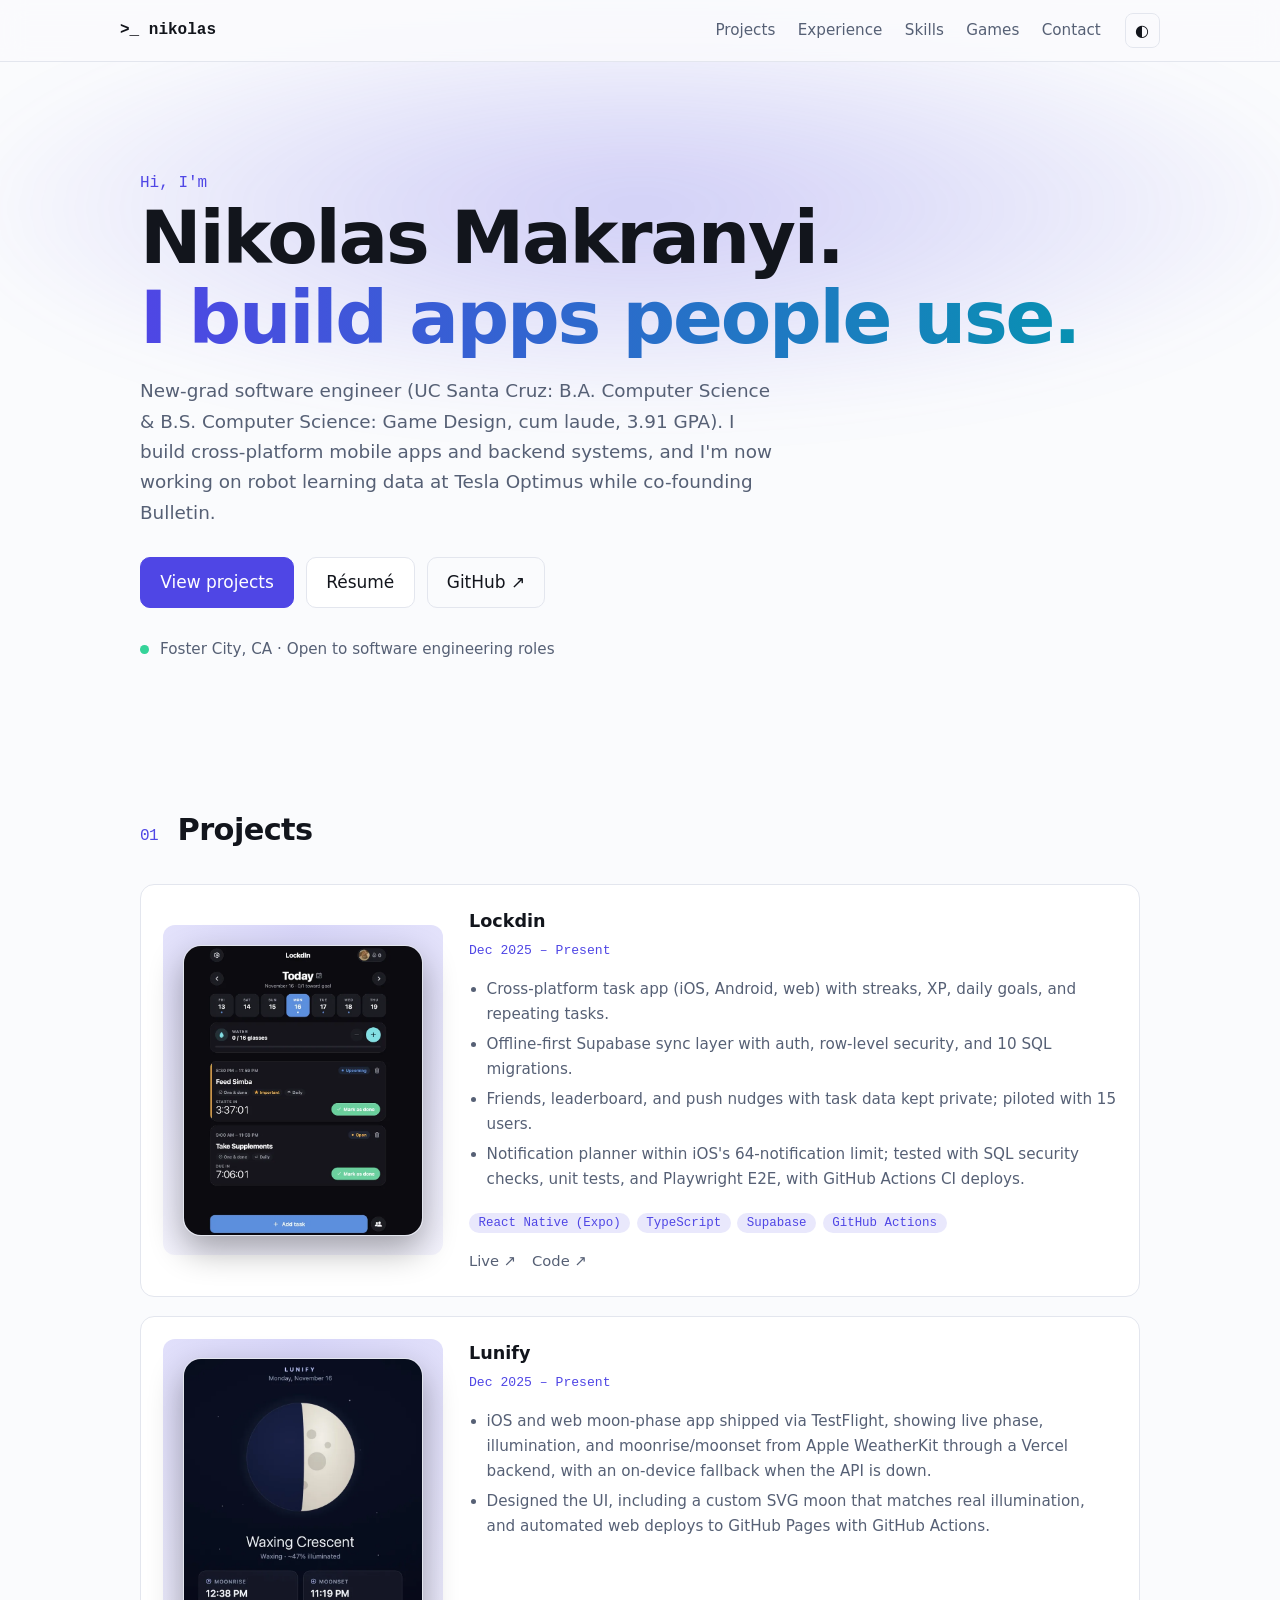
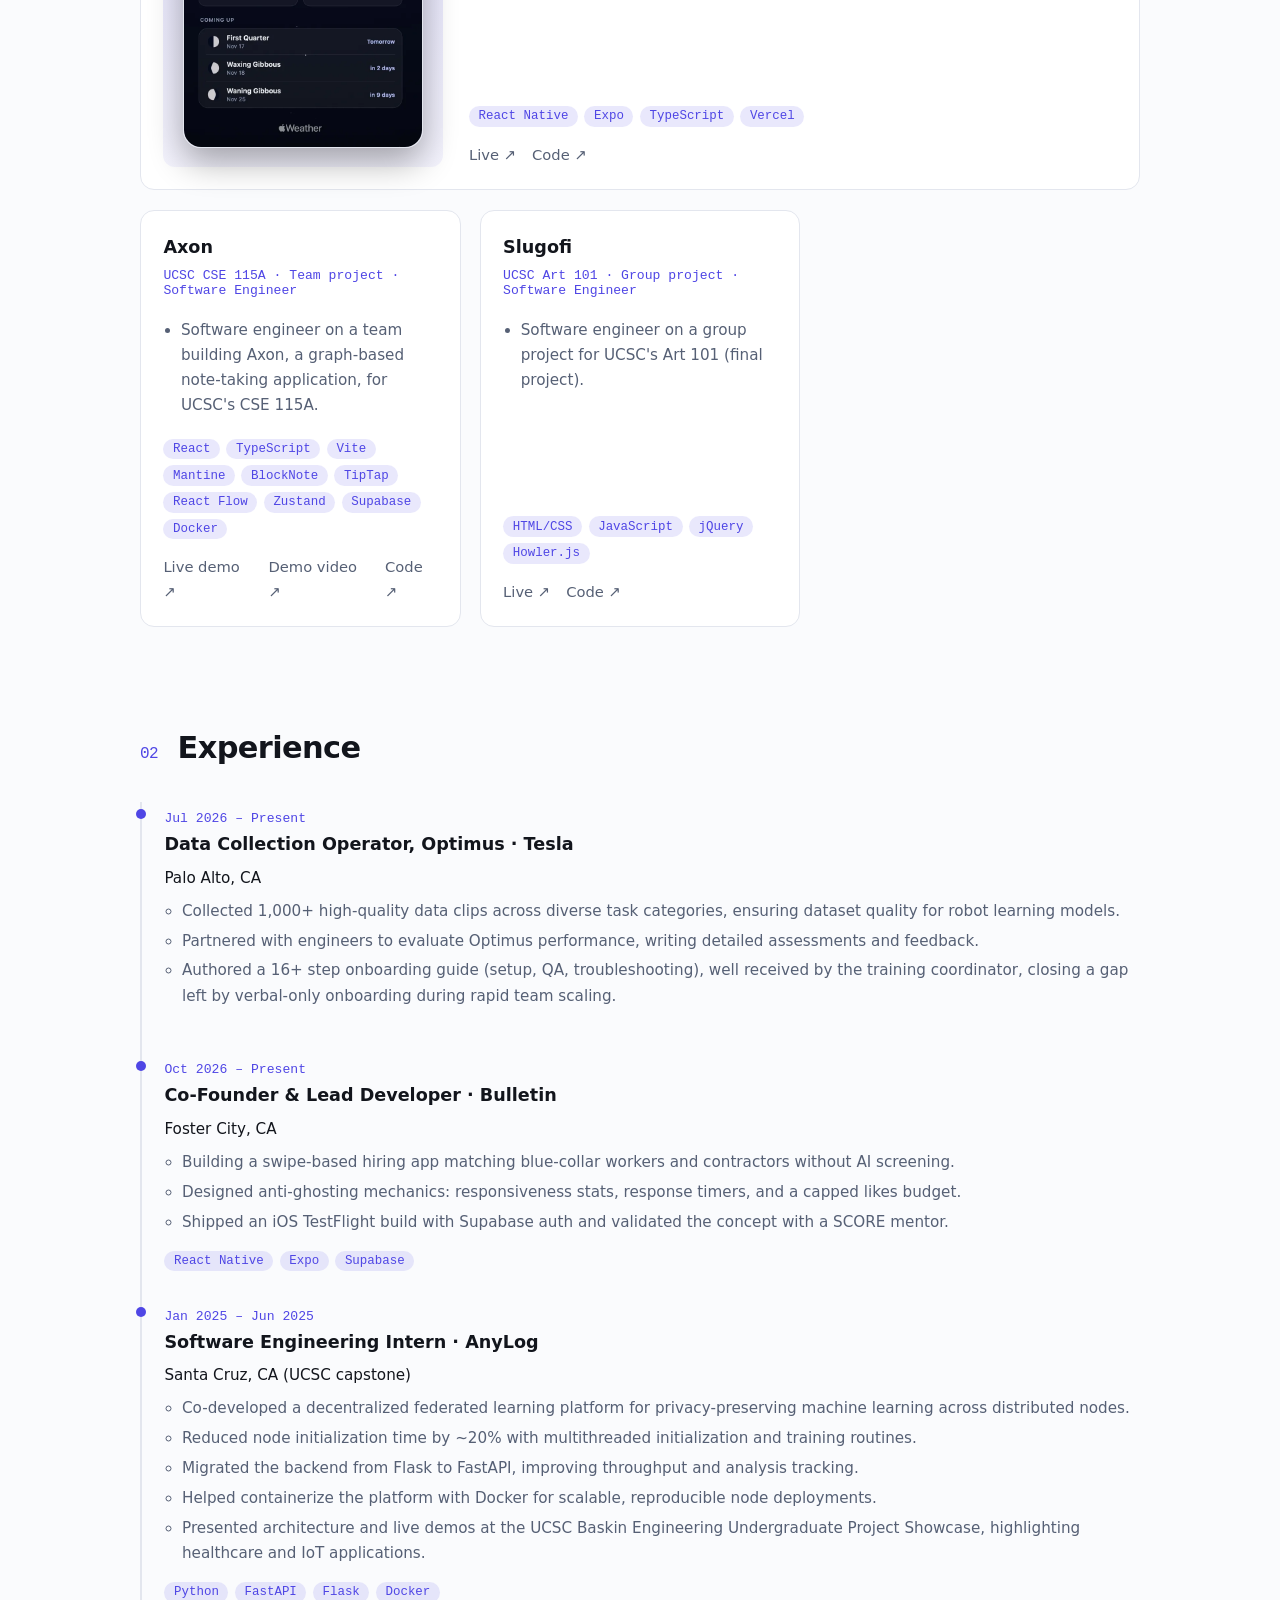
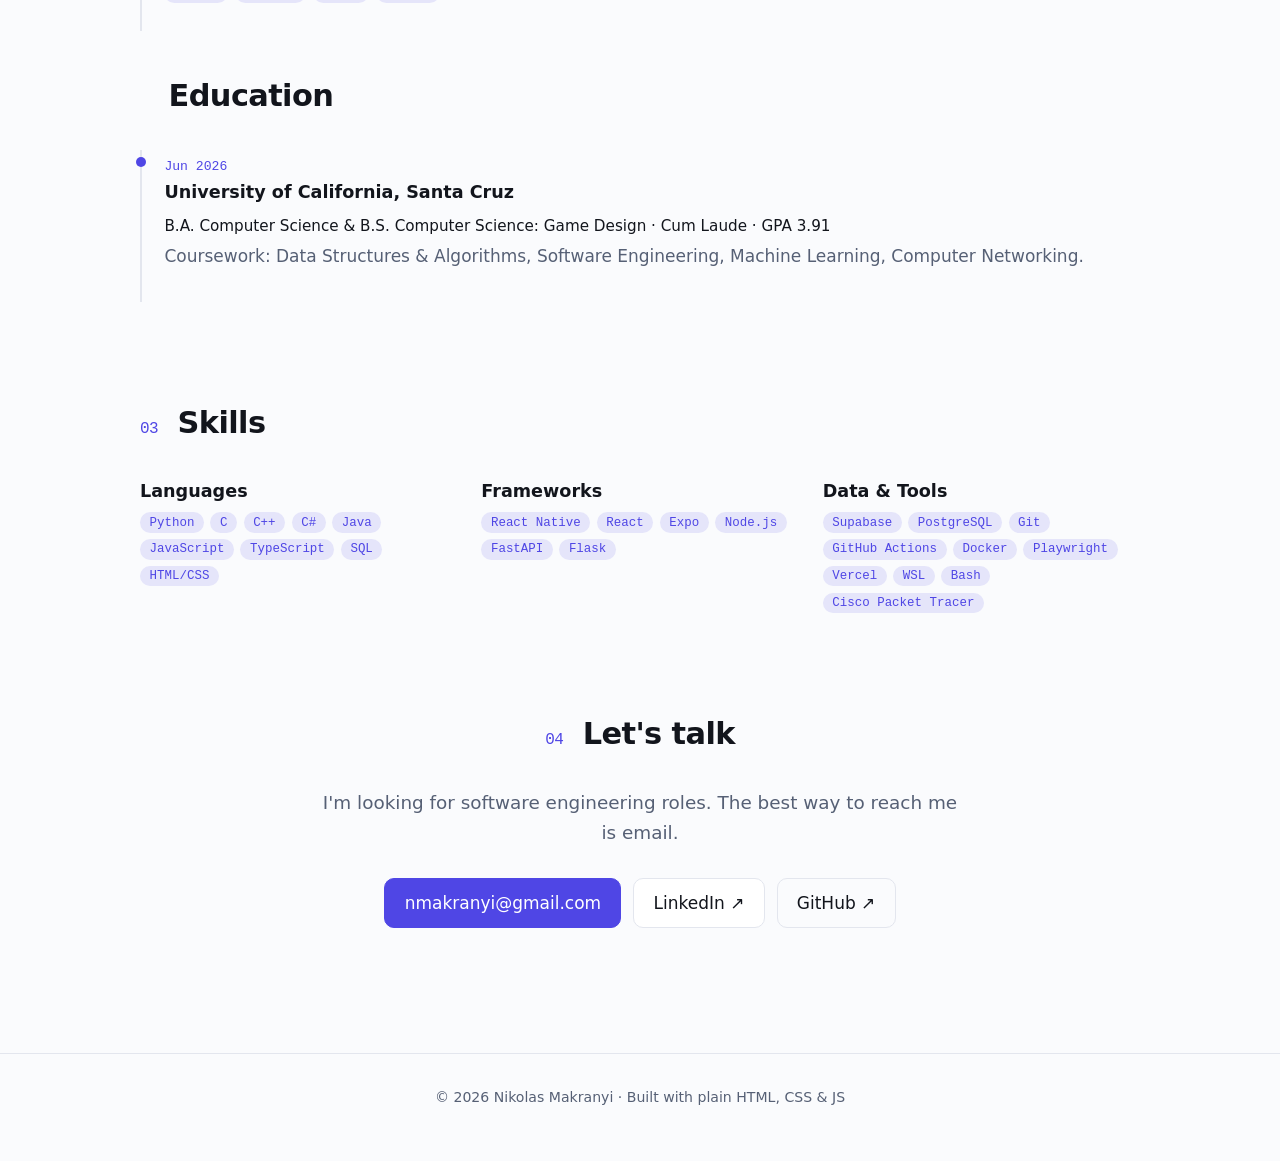
==== commit f5fab0ca: "Show full screenshots in framed media cards; fix horizontal overflow Co-Authored-By: Claude Sonnet 5" ====
--- a/index.html
+++ b/index.html
@@ -46,19 +46,23 @@
     <section id="projects">
       <h2><span class="num">01</span> Projects</h2>
       <div class="grid">
-        <article class="card reveal">
-          <img class="shot" src="assets/lockdin.webp" alt="LockdIn app screenshot: today's tasks with a weekly calendar strip, a water tracker, and task cards with countdown timers" width="720" height="875" loading="lazy">
-          <h3>LockdIn</h3><span class="when">Dec 2025 – Present</span>
+        <article class="card media reveal">
+          <figure class="shot-wrap"><img class="shot" src="assets/lockdin.webp" alt="Lockdin app screenshot: today's tasks with a weekly calendar strip, a water tracker, and task cards with countdown timers" width="720" height="875" loading="lazy"></figure>
+          <div class="body">
+          <h3>Lockdin</h3><span class="when">Dec 2025 – Present</span>
           <ul class="bul"><li>Cross-platform task app (iOS, Android, web) with streaks, XP, daily goals, and repeating tasks.</li><li>Offline-first Supabase sync layer with auth, row-level security, and 10 SQL migrations.</li><li>Friends, leaderboard, and push nudges with task data kept private; piloted with 15 users.</li><li>Notification planner within iOS's 64-notification limit; tested with SQL security checks, unit tests, and Playwright E2E, with GitHub Actions CI deploys.</li></ul>
           <ul class="tags"><li>React Native (Expo)</li><li>TypeScript</li><li>Supabase</li><li>GitHub Actions</li></ul>
           <div class="links"><a href="https://nmakranyi5.github.io/LockdIn/" rel="noopener">Live ↗</a><a href="https://github.com/nmakranyi5/LockdIn" rel="noopener">Code ↗</a></div>
+          </div>
         </article>
-        <article class="card reveal">
-          <img class="shot" src="assets/lunify.webp" alt="Lunify app screenshot: a waxing crescent moon at about 47% illumination with moonrise, moonset, and upcoming moon phases" width="720" height="1172" loading="lazy">
+        <article class="card media reveal">
+          <figure class="shot-wrap"><img class="shot" src="assets/lunify.webp" alt="Lunify app screenshot: a waxing crescent moon at about 47% illumination with moonrise, moonset, and upcoming moon phases" width="720" height="1172" loading="lazy"></figure>
+          <div class="body">
           <h3>Lunify</h3><span class="when">Dec 2025 – Present</span>
           <ul class="bul"><li>iOS and web moon-phase app shipped via TestFlight, showing live phase, illumination, and moonrise/moonset from Apple WeatherKit through a Vercel backend, with an on-device fallback when the API is down.</li><li>Designed the UI, including a custom SVG moon that matches real illumination, and automated web deploys to GitHub Pages with GitHub Actions.</li></ul>
           <ul class="tags"><li>React Native</li><li>Expo</li><li>TypeScript</li><li>Vercel</li></ul>
           <div class="links"><a href="https://nmakranyi5.github.io/Lunify/" rel="noopener">Live ↗</a><a href="https://github.com/nmakranyi5/Lunify" rel="noopener">Code ↗</a></div>
+          </div>
         </article>
 <article class="card reveal">
           <h3>Axon</h3><span class="when">UCSC CSE 115A · Team project · Software Engineer</span>
--- a/assets/style.css
+++ b/assets/style.css
@@ -49,4 +49,11 @@
 .sub-h{margin-top:2.5rem}
 .nav nav a[aria-current]{color:var(--text)}
 .card.feat{border-color:var(--accent)}@media (min-width:900px){.card.feat{grid-column:1/-1}}
-.shot{width:100%;height:300px;object-fit:cover;object-position:top;border-radius:10px;border:1px solid var(--border);margin-bottom:1rem;background:var(--bg)}
+
+.card.media{grid-column:1/-1;display:grid;grid-template-columns:minmax(200px,280px) 1fr;gap:1.6rem;align-items:center}
+.card.media .body{display:flex;flex-direction:column;align-self:stretch}
+.card.media .bul{flex:1}
+.shot-wrap{margin:0;display:flex;justify-content:center;align-items:center;padding:1.2rem;border-radius:12px;background:radial-gradient(circle at 50% 0%,color-mix(in srgb,var(--accent) 22%,var(--surface)),color-mix(in srgb,var(--accent) 6%,var(--surface)))}
+.shot{display:block;width:100%;max-width:240px;height:auto;border-radius:18px;border:1px solid var(--border);box-shadow:0 14px 34px #0005}
+@media (max-width:720px){.card.media{grid-template-columns:1fr;gap:1.2rem}.shot{max-width:min(260px,100%)}}
+html,body{overflow-x:clip}
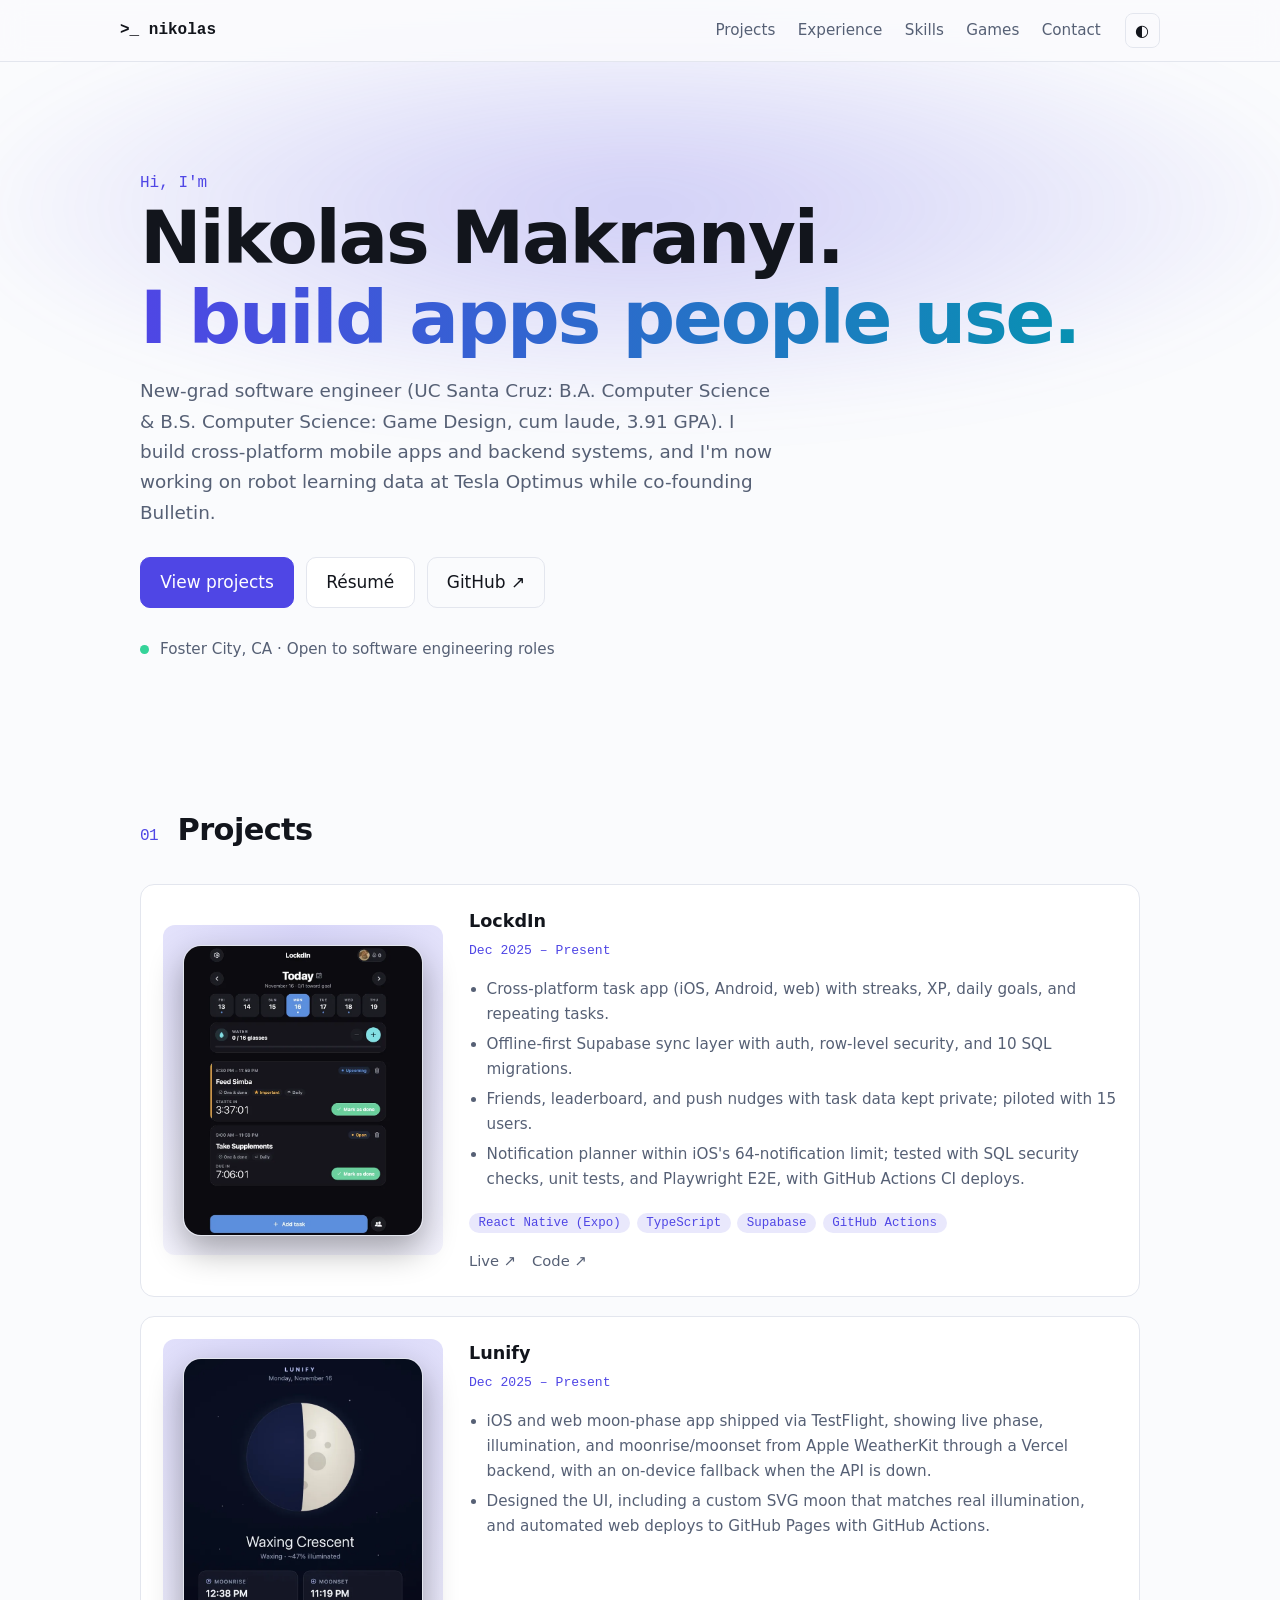
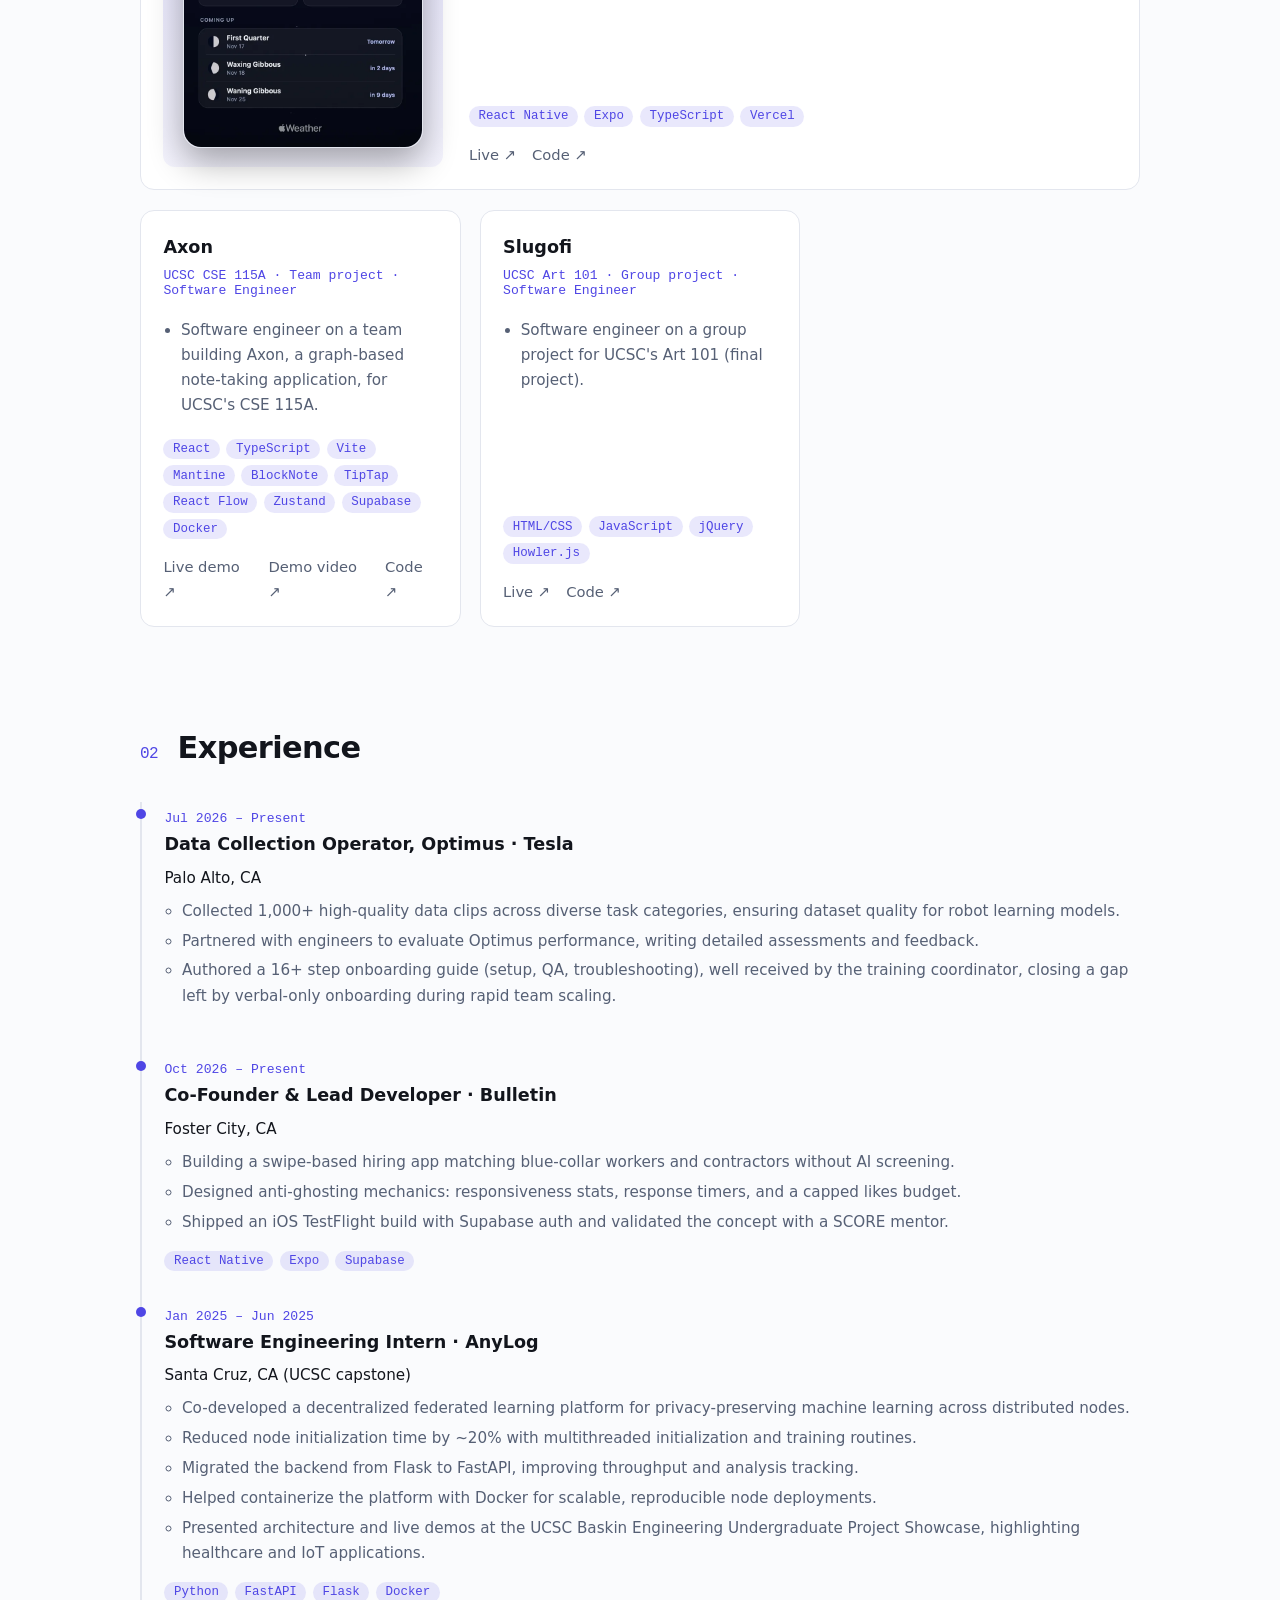
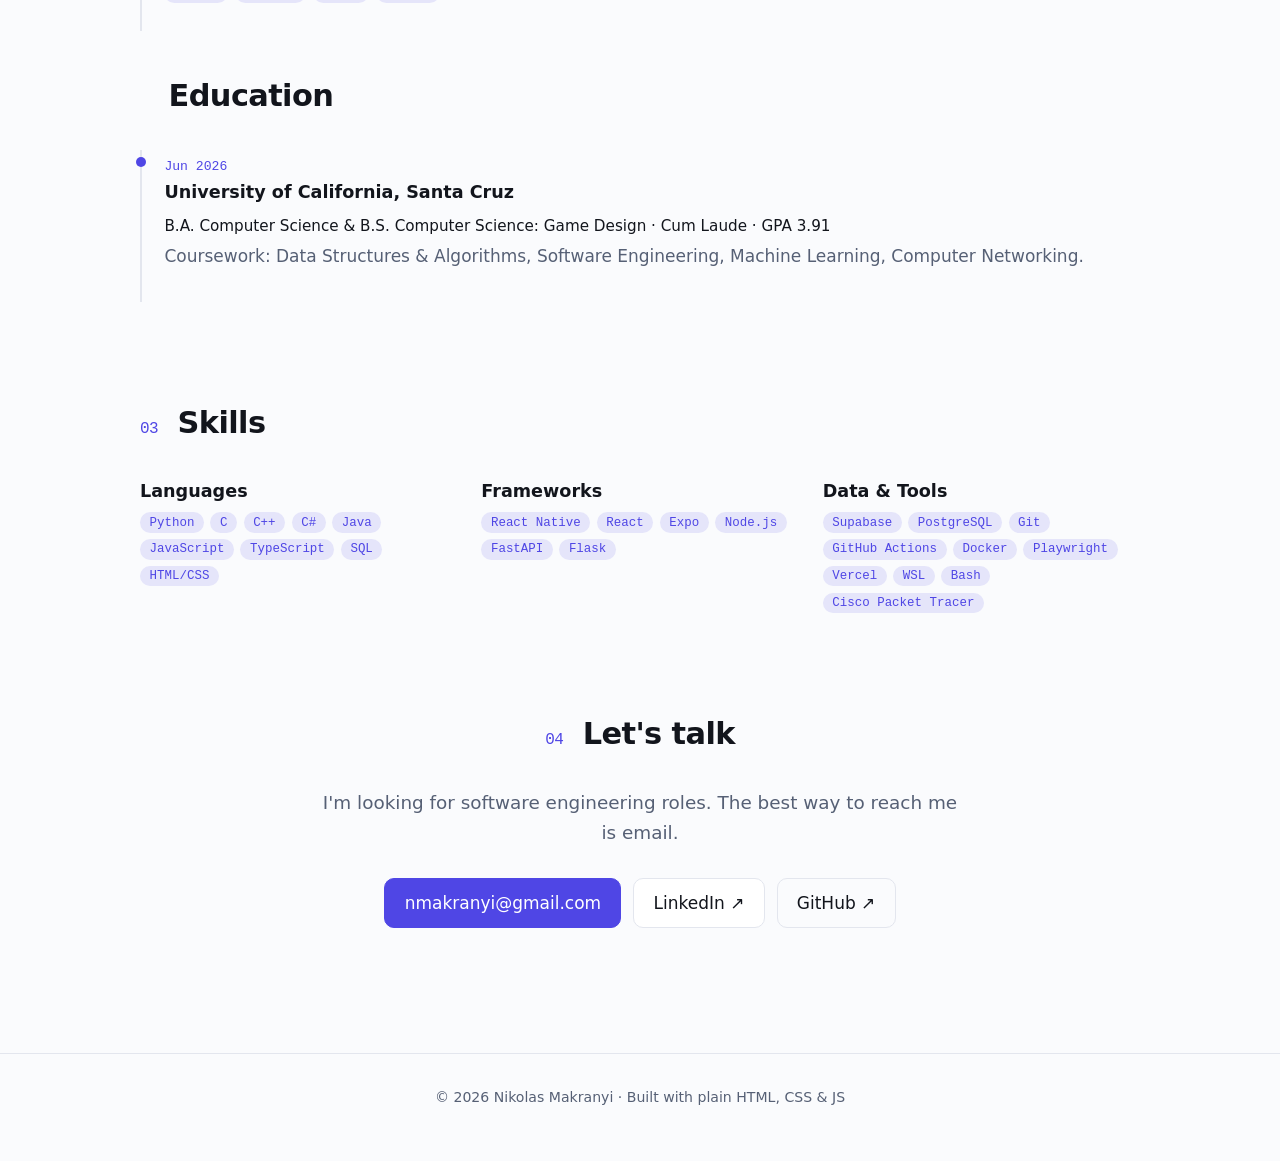
==== commit 19d6e5a9: "Merge branch 'claude/loving-planck-1875we' of https://github.com/nmakranyi5/nmakranyi5.github.io int" ====
--- a/index.html
+++ b/index.html
@@ -47,9 +47,9 @@
       <h2><span class="num">01</span> Projects</h2>
       <div class="grid">
         <article class="card media reveal">
-          <figure class="shot-wrap"><img class="shot" src="assets/lockdin.webp" alt="Lockdin app screenshot: today's tasks with a weekly calendar strip, a water tracker, and task cards with countdown timers" width="720" height="875" loading="lazy"></figure>
+          <figure class="shot-wrap"><img class="shot" src="assets/lockdin.webp" alt="LockdIn app screenshot: today's tasks with a weekly calendar strip, a water tracker, and task cards with countdown timers" width="720" height="875" loading="lazy"></figure>
           <div class="body">
-          <h3>Lockdin</h3><span class="when">Dec 2025 – Present</span>
+          <h3>LockdIn</h3><span class="when">Dec 2025 – Present</span>
           <ul class="bul"><li>Cross-platform task app (iOS, Android, web) with streaks, XP, daily goals, and repeating tasks.</li><li>Offline-first Supabase sync layer with auth, row-level security, and 10 SQL migrations.</li><li>Friends, leaderboard, and push nudges with task data kept private; piloted with 15 users.</li><li>Notification planner within iOS's 64-notification limit; tested with SQL security checks, unit tests, and Playwright E2E, with GitHub Actions CI deploys.</li></ul>
           <ul class="tags"><li>React Native (Expo)</li><li>TypeScript</li><li>Supabase</li><li>GitHub Actions</li></ul>
           <div class="links"><a href="https://nmakranyi5.github.io/LockdIn/" rel="noopener">Live ↗</a><a href="https://github.com/nmakranyi5/LockdIn" rel="noopener">Code ↗</a></div>
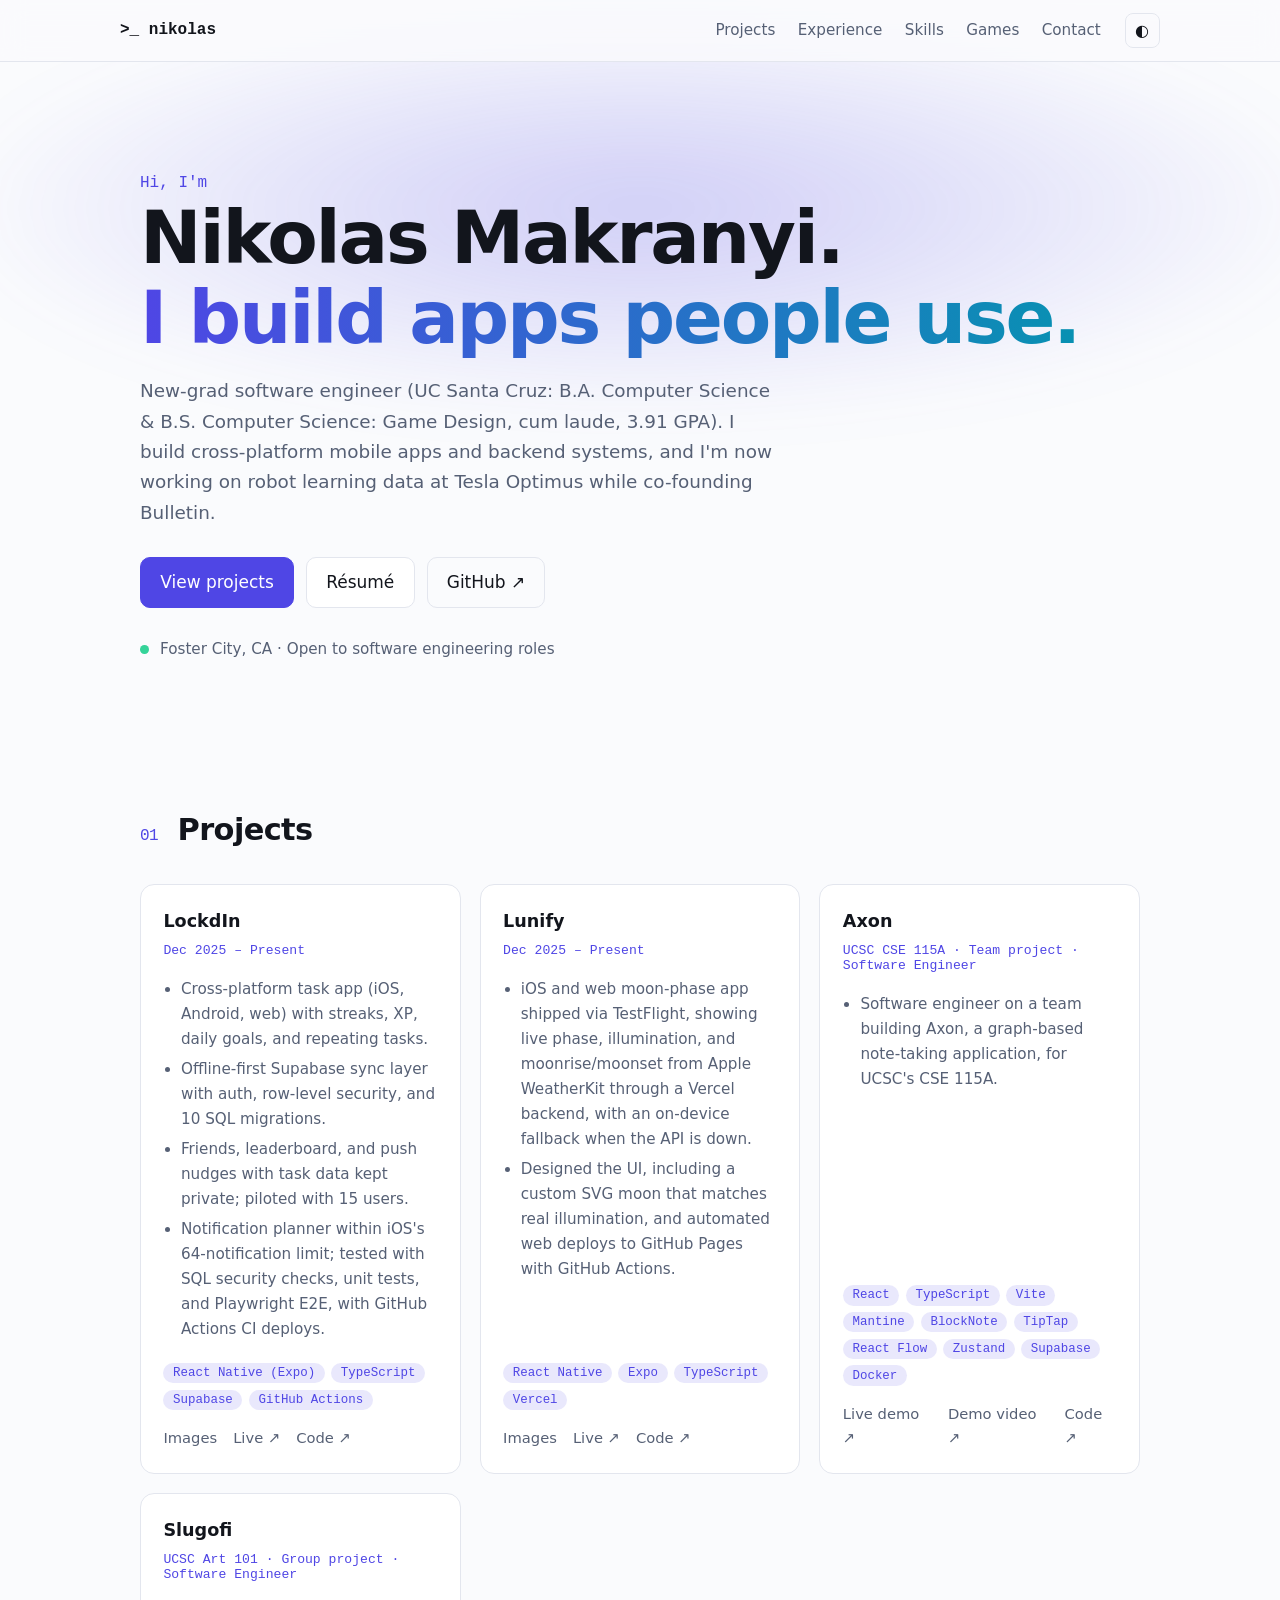
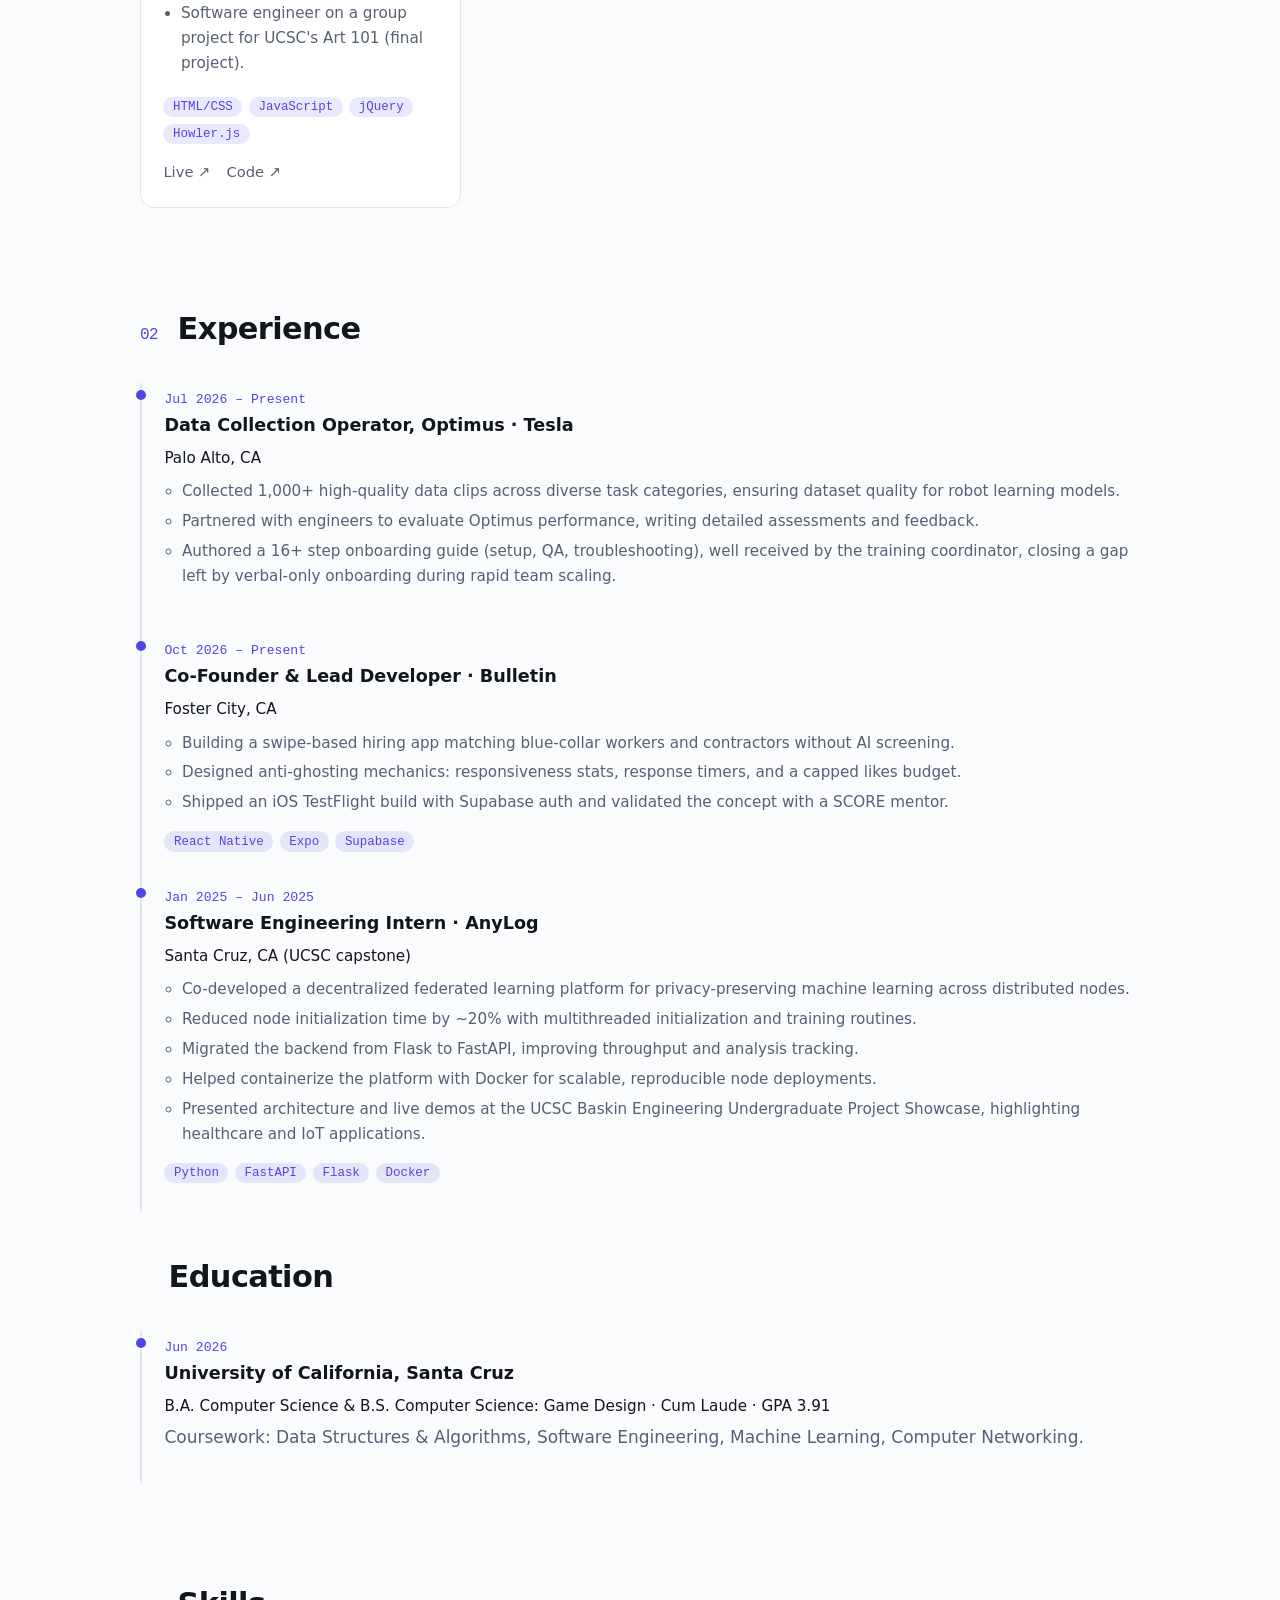
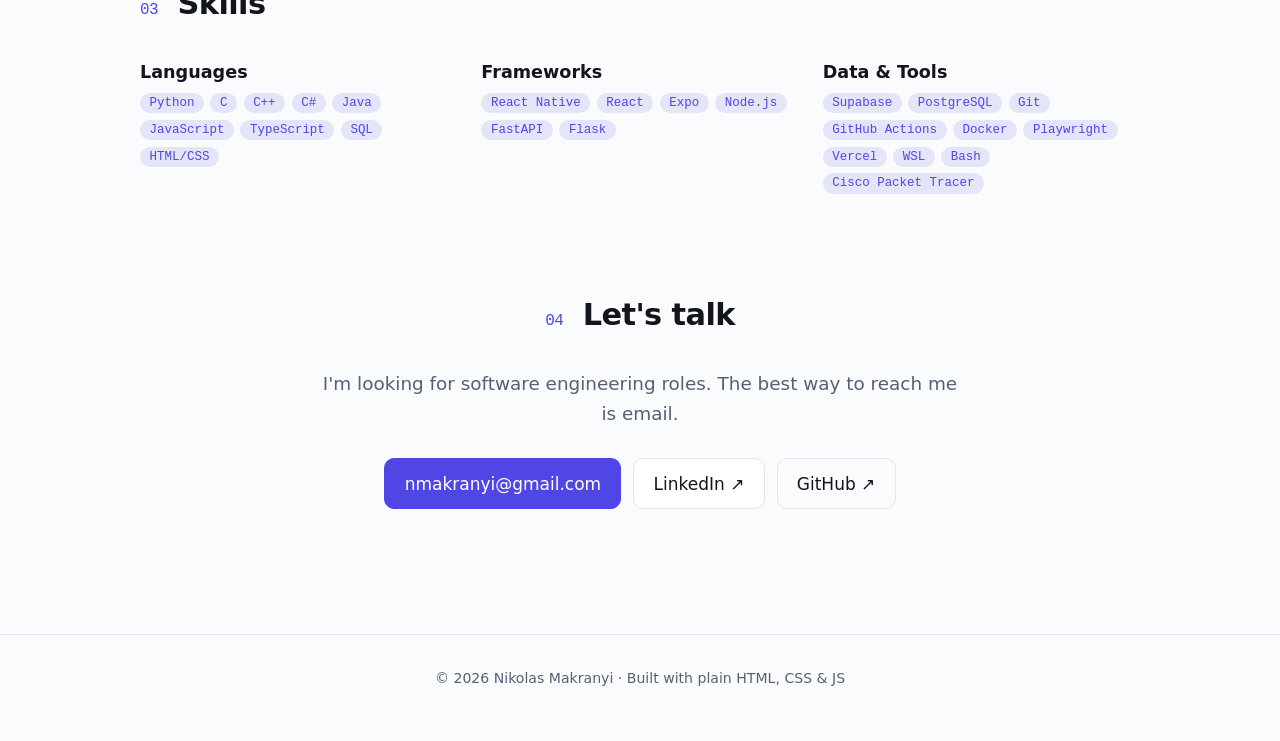
==== commit 746d1739: "Replace inline screenshots with an Images button that opens a lightbox preview Co-Authored-By: Claud" ====
--- a/index.html
+++ b/index.html
@@ -46,23 +46,17 @@
     <section id="projects">
       <h2><span class="num">01</span> Projects</h2>
       <div class="grid">
-        <article class="card media reveal">
-          <figure class="shot-wrap"><img class="shot" src="assets/lockdin.webp" alt="LockdIn app screenshot: today's tasks with a weekly calendar strip, a water tracker, and task cards with countdown timers" width="720" height="875" loading="lazy"></figure>
-          <div class="body">
+        <article class="card reveal">
           <h3>LockdIn</h3><span class="when">Dec 2025 – Present</span>
           <ul class="bul"><li>Cross-platform task app (iOS, Android, web) with streaks, XP, daily goals, and repeating tasks.</li><li>Offline-first Supabase sync layer with auth, row-level security, and 10 SQL migrations.</li><li>Friends, leaderboard, and push nudges with task data kept private; piloted with 15 users.</li><li>Notification planner within iOS's 64-notification limit; tested with SQL security checks, unit tests, and Playwright E2E, with GitHub Actions CI deploys.</li></ul>
           <ul class="tags"><li>React Native (Expo)</li><li>TypeScript</li><li>Supabase</li><li>GitHub Actions</li></ul>
-          <div class="links"><a href="https://nmakranyi5.github.io/LockdIn/" rel="noopener">Live ↗</a><a href="https://github.com/nmakranyi5/LockdIn" rel="noopener">Code ↗</a></div>
-          </div>
+          <div class="links"><button type="button" class="link-btn" data-shots="assets/lockdin.webp" data-alt="LockdIn app screenshot: today's tasks with a weekly calendar strip, a water tracker, and task cards with countdown timers" data-title="LockdIn">Images</button><a href="https://nmakranyi5.github.io/LockdIn/" rel="noopener">Live ↗</a><a href="https://github.com/nmakranyi5/LockdIn" rel="noopener">Code ↗</a></div>
         </article>
-        <article class="card media reveal">
-          <figure class="shot-wrap"><img class="shot" src="assets/lunify.webp" alt="Lunify app screenshot: a waxing crescent moon at about 47% illumination with moonrise, moonset, and upcoming moon phases" width="720" height="1172" loading="lazy"></figure>
-          <div class="body">
+        <article class="card reveal">
           <h3>Lunify</h3><span class="when">Dec 2025 – Present</span>
           <ul class="bul"><li>iOS and web moon-phase app shipped via TestFlight, showing live phase, illumination, and moonrise/moonset from Apple WeatherKit through a Vercel backend, with an on-device fallback when the API is down.</li><li>Designed the UI, including a custom SVG moon that matches real illumination, and automated web deploys to GitHub Pages with GitHub Actions.</li></ul>
           <ul class="tags"><li>React Native</li><li>Expo</li><li>TypeScript</li><li>Vercel</li></ul>
-          <div class="links"><a href="https://nmakranyi5.github.io/Lunify/" rel="noopener">Live ↗</a><a href="https://github.com/nmakranyi5/Lunify" rel="noopener">Code ↗</a></div>
-          </div>
+          <div class="links"><button type="button" class="link-btn" data-shots="assets/lunify.webp" data-alt="Lunify app screenshot: a waxing crescent moon at about 47% illumination with moonrise, moonset, and upcoming moon phases" data-title="Lunify">Images</button><a href="https://nmakranyi5.github.io/Lunify/" rel="noopener">Live ↗</a><a href="https://github.com/nmakranyi5/Lunify" rel="noopener">Code ↗</a></div>
         </article>
 <article class="card reveal">
           <h3>Axon</h3><span class="when">UCSC CSE 115A · Team project · Software Engineer</span>
@@ -129,6 +123,15 @@
     </section>
   </main>
 
+
+  <dialog id="lightbox" aria-label="Screenshot preview">
+    <button type="button" class="lb-close" aria-label="Close preview">✕</button>
+    <button type="button" class="lb-nav lb-prev" aria-label="Previous image" hidden>‹</button>
+    <img alt="">
+    <button type="button" class="lb-nav lb-next" aria-label="Next image" hidden>›</button>
+    <p class="lb-cap"></p>
+  </dialog>
+
   <footer>© <span id="year"></span> Nikolas Makranyi · Built with plain HTML, CSS &amp; JS</footer>
   <script src="assets/main.js"></script>
 </body>
--- a/assets/style.css
+++ b/assets/style.css
@@ -50,10 +50,13 @@
 .nav nav a[aria-current]{color:var(--text)}
 .card.feat{border-color:var(--accent)}@media (min-width:900px){.card.feat{grid-column:1/-1}}
 
-.card.media{grid-column:1/-1;display:grid;grid-template-columns:minmax(200px,280px) 1fr;gap:1.6rem;align-items:center}
-.card.media .body{display:flex;flex-direction:column;align-self:stretch}
-.card.media .bul{flex:1}
-.shot-wrap{margin:0;display:flex;justify-content:center;align-items:center;padding:1.2rem;border-radius:12px;background:radial-gradient(circle at 50% 0%,color-mix(in srgb,var(--accent) 22%,var(--surface)),color-mix(in srgb,var(--accent) 6%,var(--surface)))}
-.shot{display:block;width:100%;max-width:240px;height:auto;border-radius:18px;border:1px solid var(--border);box-shadow:0 14px 34px #0005}
-@media (max-width:720px){.card.media{grid-template-columns:1fr;gap:1.2rem}.shot{max-width:min(260px,100%)}}
 html,body{overflow-x:clip}
+.link-btn{font:inherit;color:var(--muted);background:none;border:0;padding:0;cursor:pointer}.link-btn:hover{color:var(--accent)}
+#lightbox{border:0;padding:0;background:transparent;max-width:100vw;max-height:100vh;width:100%;height:100%;color:#fff}
+#lightbox::backdrop{background:#05070bd9;backdrop-filter:blur(6px)}
+#lightbox[open]{display:flex;align-items:center;justify-content:center;flex-direction:column;gap:.8rem}
+#lightbox img{max-width:min(92vw,520px);max-height:80vh;width:auto;height:auto;border-radius:20px;box-shadow:0 20px 60px #000a;background:#0b0d12}
+.lb-cap{margin:0;font-size:.9rem;color:#cbd2e0;max-width:min(92vw,520px);text-align:center}
+.lb-close,.lb-nav{position:absolute;background:#ffffff1f;color:#fff;border:1px solid #ffffff33;border-radius:50%;width:2.6rem;height:2.6rem;font-size:1.3rem;cursor:pointer;line-height:1}
+.lb-close:hover,.lb-nav:hover{background:#ffffff33}
+.lb-close{top:1rem;right:1rem}.lb-prev{left:1rem;top:50%}.lb-next{right:1rem;top:50%}
